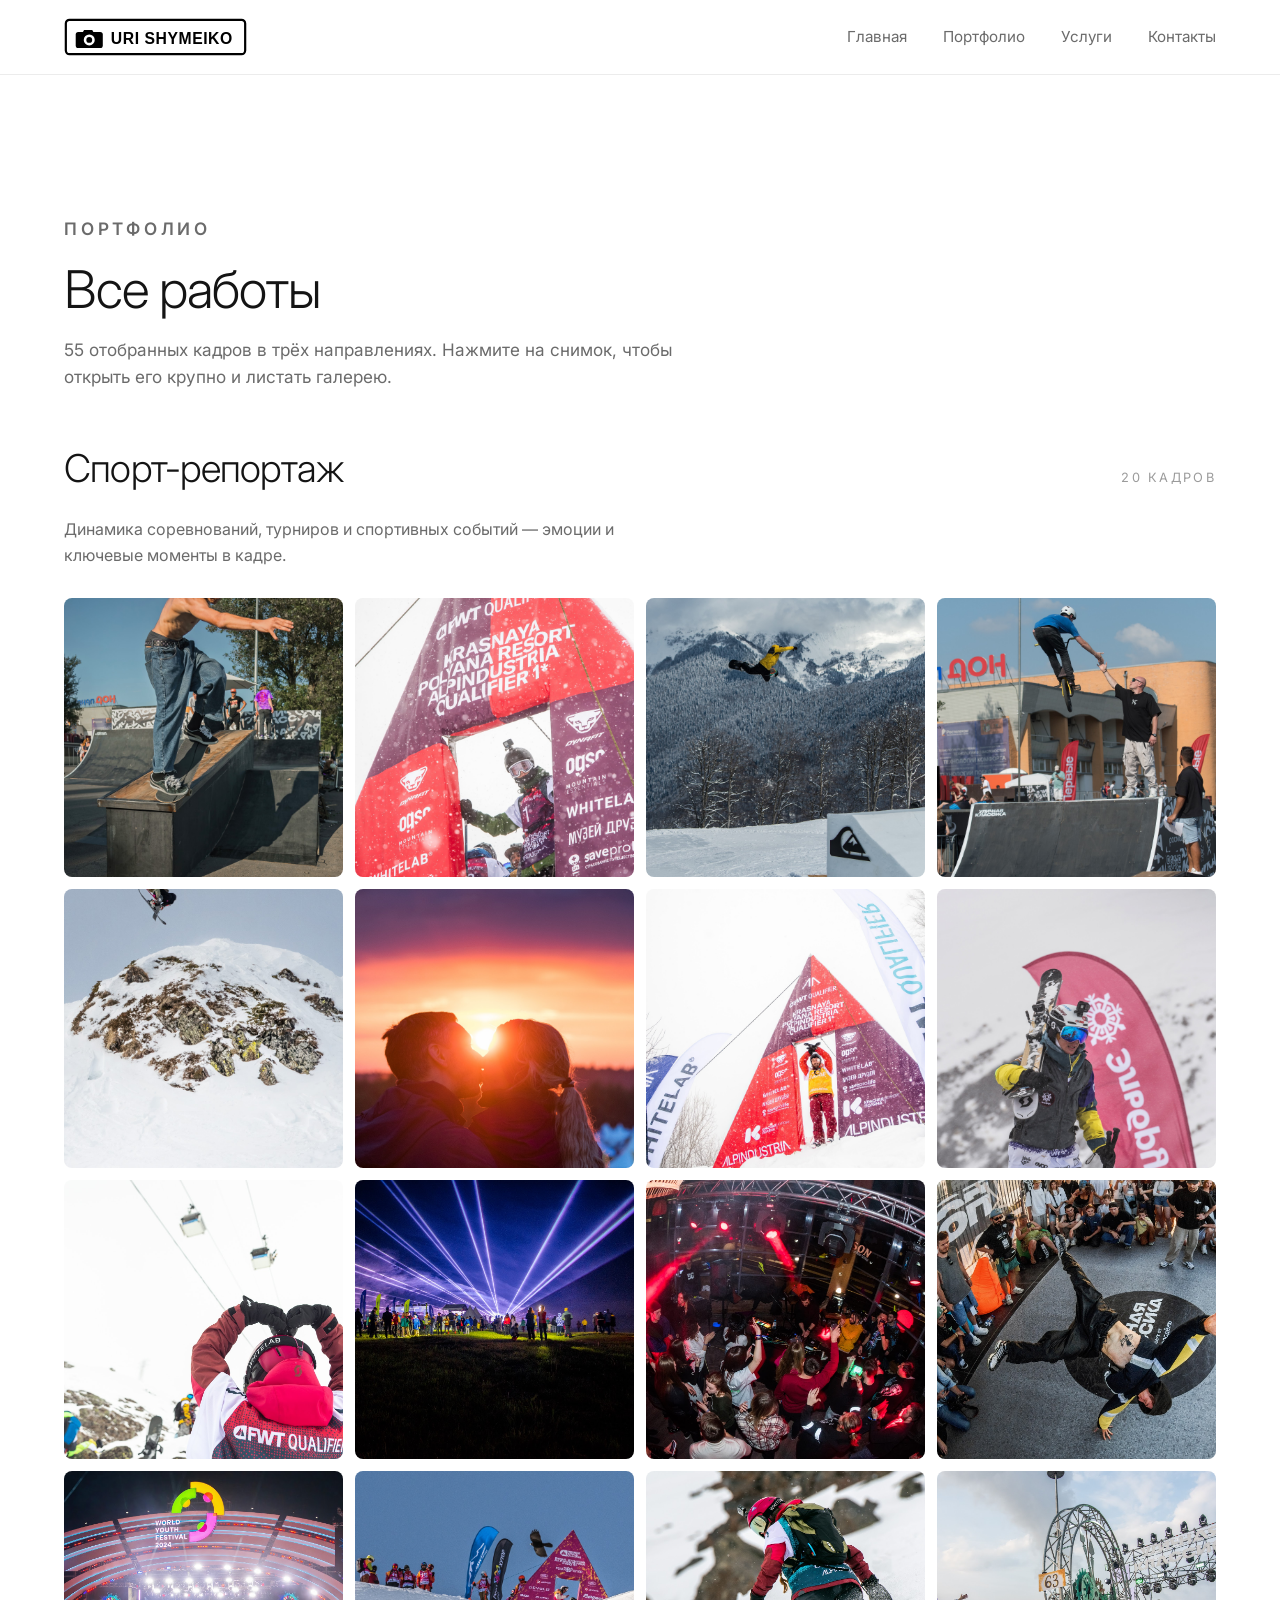
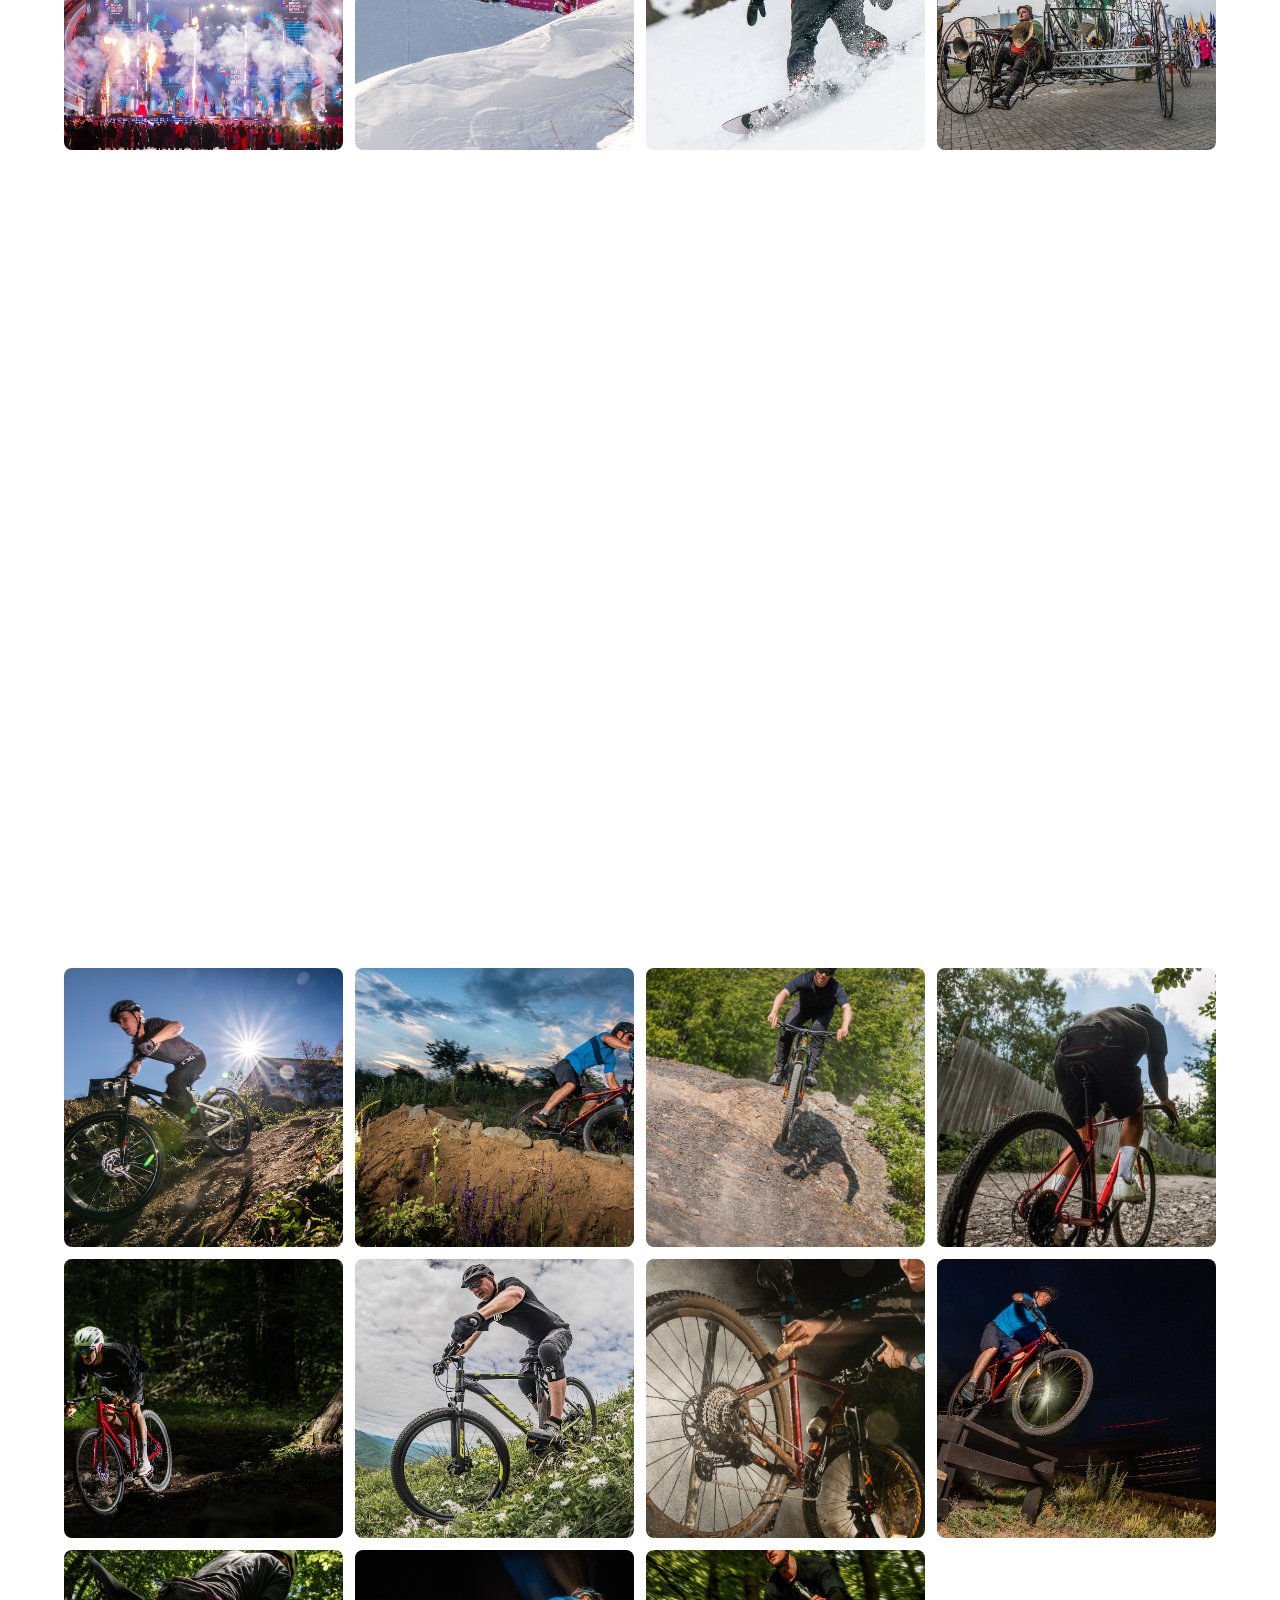
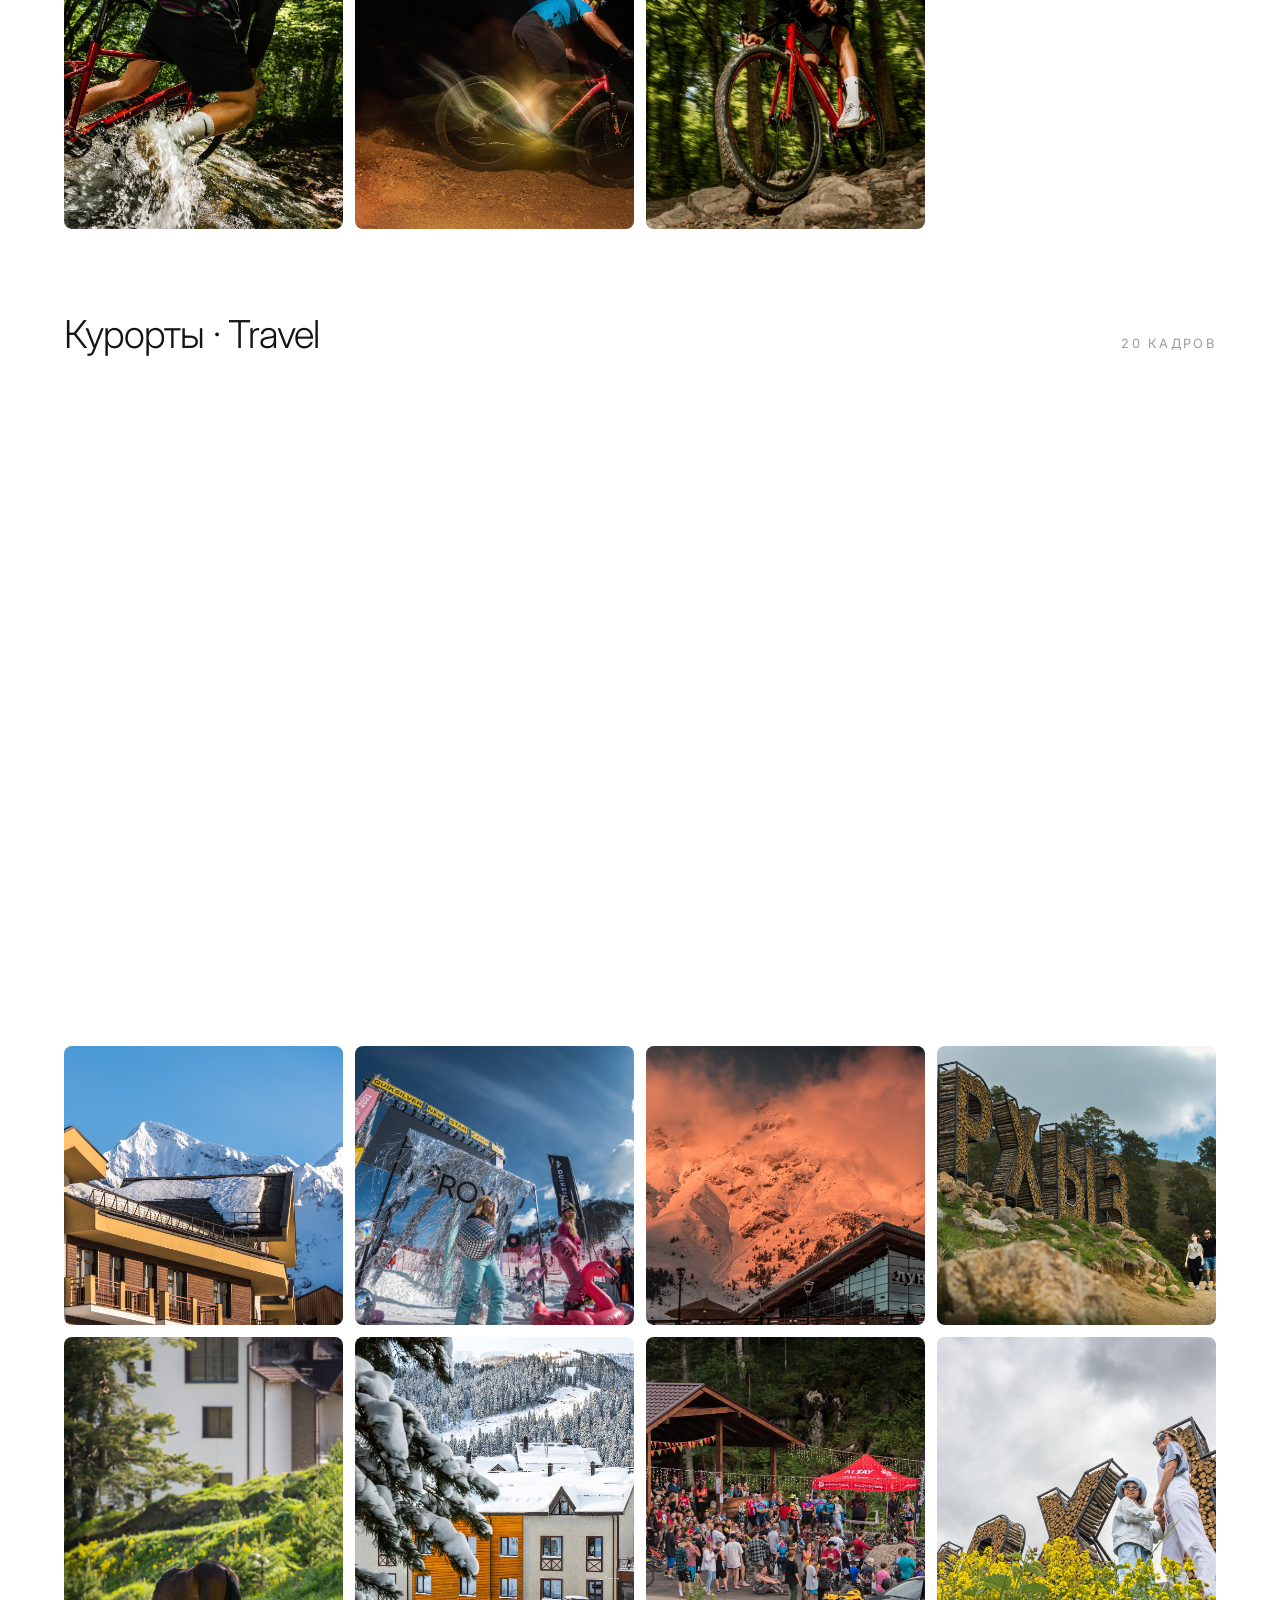
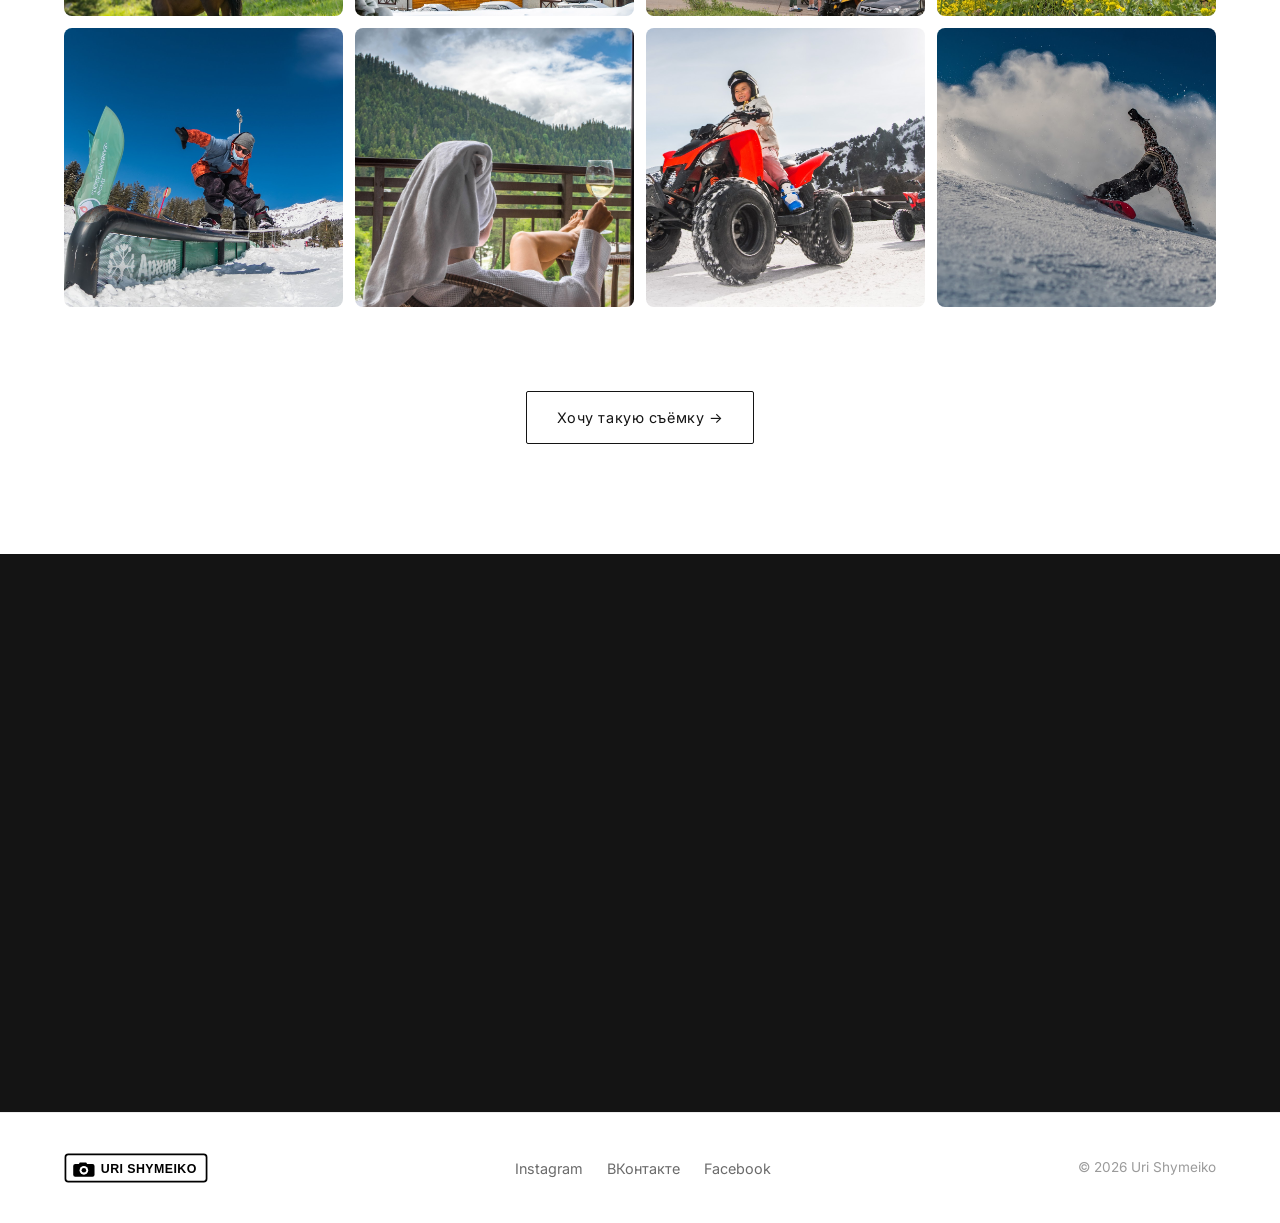
==== portfolio.html @ d75a5f37 "Uri Shymeiko — photographer portfolio site Static site (HTML/CSS/JS): hero, about, portfolio preview" ====
<!doctype html>
<html lang="ru">
<head>
<meta charset="utf-8">
<meta name="viewport" content="width=device-width, initial-scale=1">
<title>Портфолио — Uri Shymeiko | Фотограф</title>
<meta name="description" content="Полное портфолио фотографа Uri Shymeiko: спорт-репортаж, велоспорт и курортная travel-съёмка. Более 50 работ.">
<link rel="preconnect" href="https://fonts.googleapis.com">
<link rel="preconnect" href="https://fonts.gstatic.com" crossorigin>
<link href="https://fonts.googleapis.com/css2?family=Inter:wght@300;400;500;600&display=swap" rel="stylesheet">
<link rel="stylesheet" href="css/style.css">
</head>
<body>
<header class="header">
  <div class="container nav">
    <a class="brand" href="index.html#about" aria-label="Uri Shymeiko"><img src="assets/logo.svg" alt="Uri Shymeiko"></a>
    <button class="burger" aria-label="Меню" aria-expanded="false"><span></span><span></span><span></span></button>
    <ul class="nav-links">
      <li><a href="index.html#hero">Главная</a></li>
      <li><a href="portfolio.html">Портфолио</a></li>
      <li><a href="index.html#services">Услуги</a></li>
      <li><a href="index.html#contacts">Контакты</a></li>
    </ul>
  </div>
</header>
<section class="section" style="padding-top:140px" id="top">
  <div class="container">
    <div class="section-head reveal">
      <p class="eyebrow">Портфолио</p>
      <h2>Все работы</h2>
      <p>55 отобранных кадров в трёх направлениях. Нажмите на снимок, чтобы открыть его крупно и листать галерею.</p>
    </div>
      <div class="cat">
        <div class="cat-head reveal"><h3>Спорт-репортаж</h3><span class="count">20 кадров</span></div>
        <p class="cat-desc reveal">Динамика соревнований, турниров и спортивных событий — эмоции и ключевые моменты в кадре.</p>
        <div class="grid">
          <a class="tile reveal" data-cat="sport" href="img/sport/sport-01.jpg"><img src="img/sport/sport-01.jpg" alt="Спорт-репортаж — кадр 1" loading="lazy"></a>
          <a class="tile reveal" data-cat="sport" href="img/sport/sport-02.jpg"><img src="img/sport/sport-02.jpg" alt="Спорт-репортаж — кадр 2" loading="lazy"></a>
          <a class="tile reveal" data-cat="sport" href="img/sport/sport-03.jpg"><img src="img/sport/sport-03.jpg" alt="Спорт-репортаж — кадр 3" loading="lazy"></a>
          <a class="tile reveal" data-cat="sport" href="img/sport/sport-04.jpg"><img src="img/sport/sport-04.jpg" alt="Спорт-репортаж — кадр 4" loading="lazy"></a>
          <a class="tile reveal" data-cat="sport" href="img/sport/sport-05.jpg"><img src="img/sport/sport-05.jpg" alt="Спорт-репортаж — кадр 5" loading="lazy"></a>
          <a class="tile reveal" data-cat="sport" href="img/sport/sport-06.jpg"><img src="img/sport/sport-06.jpg" alt="Спорт-репортаж — кадр 6" loading="lazy"></a>
          <a class="tile reveal" data-cat="sport" href="img/sport/sport-07.jpg"><img src="img/sport/sport-07.jpg" alt="Спорт-репортаж — кадр 7" loading="lazy"></a>
          <a class="tile reveal" data-cat="sport" href="img/sport/sport-08.jpg"><img src="img/sport/sport-08.jpg" alt="Спорт-репортаж — кадр 8" loading="lazy"></a>
          <a class="tile reveal" data-cat="sport" href="img/sport/sport-09.jpg"><img src="img/sport/sport-09.jpg" alt="Спорт-репортаж — кадр 9" loading="lazy"></a>
          <a class="tile reveal" data-cat="sport" href="img/sport/sport-10.jpg"><img src="img/sport/sport-10.jpg" alt="Спорт-репортаж — кадр 10" loading="lazy"></a>
          <a class="tile reveal" data-cat="sport" href="img/sport/sport-11.jpg"><img src="img/sport/sport-11.jpg" alt="Спорт-репортаж — кадр 11" loading="lazy"></a>
          <a class="tile reveal" data-cat="sport" href="img/sport/sport-12.jpg"><img src="img/sport/sport-12.jpg" alt="Спорт-репортаж — кадр 12" loading="lazy"></a>
          <a class="tile reveal" data-cat="sport" href="img/sport/sport-13.jpg"><img src="img/sport/sport-13.jpg" alt="Спорт-репортаж — кадр 13" loading="lazy"></a>
          <a class="tile reveal" data-cat="sport" href="img/sport/sport-14.jpg"><img src="img/sport/sport-14.jpg" alt="Спорт-репортаж — кадр 14" loading="lazy"></a>
          <a class="tile reveal" data-cat="sport" href="img/sport/sport-15.jpg"><img src="img/sport/sport-15.jpg" alt="Спорт-репортаж — кадр 15" loading="lazy"></a>
          <a class="tile reveal" data-cat="sport" href="img/sport/sport-16.jpg"><img src="img/sport/sport-16.jpg" alt="Спорт-репортаж — кадр 16" loading="lazy"></a>
          <a class="tile reveal" data-cat="sport" href="img/sport/sport-17.jpg"><img src="img/sport/sport-17.jpg" alt="Спорт-репортаж — кадр 17" loading="lazy"></a>
          <a class="tile reveal" data-cat="sport" href="img/sport/sport-18.jpg"><img src="img/sport/sport-18.jpg" alt="Спорт-репортаж — кадр 18" loading="lazy"></a>
          <a class="tile reveal" data-cat="sport" href="img/sport/sport-19.jpg"><img src="img/sport/sport-19.jpg" alt="Спорт-репортаж — кадр 19" loading="lazy"></a>
          <a class="tile reveal" data-cat="sport" href="img/sport/sport-20.jpg"><img src="img/sport/sport-20.jpg" alt="Спорт-репортаж — кадр 20" loading="lazy"></a>
        </div>
      </div>
      <div class="cat">
        <div class="cat-head reveal"><h3>Bike</h3><span class="count">15 кадров</span></div>
        <p class="cat-desc reveal">Велоспорт, MTB-приключения и гравийные гонки — свобода на двух колёсах в горах и на побережье.</p>
        <div class="grid">
          <a class="tile reveal" data-cat="bike" href="img/bike/bike-01.jpg"><img src="img/bike/bike-01.jpg" alt="Bike — кадр 1" loading="lazy"></a>
          <a class="tile reveal" data-cat="bike" href="img/bike/bike-02.jpg"><img src="img/bike/bike-02.jpg" alt="Bike — кадр 2" loading="lazy"></a>
          <a class="tile reveal" data-cat="bike" href="img/bike/bike-03.jpg"><img src="img/bike/bike-03.jpg" alt="Bike — кадр 3" loading="lazy"></a>
          <a class="tile reveal" data-cat="bike" href="img/bike/bike-04.jpg"><img src="img/bike/bike-04.jpg" alt="Bike — кадр 4" loading="lazy"></a>
          <a class="tile reveal" data-cat="bike" href="img/bike/bike-05.jpg"><img src="img/bike/bike-05.jpg" alt="Bike — кадр 5" loading="lazy"></a>
          <a class="tile reveal" data-cat="bike" href="img/bike/bike-06.jpg"><img src="img/bike/bike-06.jpg" alt="Bike — кадр 6" loading="lazy"></a>
          <a class="tile reveal" data-cat="bike" href="img/bike/bike-07.jpg"><img src="img/bike/bike-07.jpg" alt="Bike — кадр 7" loading="lazy"></a>
          <a class="tile reveal" data-cat="bike" href="img/bike/bike-08.jpg"><img src="img/bike/bike-08.jpg" alt="Bike — кадр 8" loading="lazy"></a>
          <a class="tile reveal" data-cat="bike" href="img/bike/bike-09.jpg"><img src="img/bike/bike-09.jpg" alt="Bike — кадр 9" loading="lazy"></a>
          <a class="tile reveal" data-cat="bike" href="img/bike/bike-10.jpg"><img src="img/bike/bike-10.jpg" alt="Bike — кадр 10" loading="lazy"></a>
          <a class="tile reveal" data-cat="bike" href="img/bike/bike-11.jpg"><img src="img/bike/bike-11.jpg" alt="Bike — кадр 11" loading="lazy"></a>
          <a class="tile reveal" data-cat="bike" href="img/bike/bike-12.jpg"><img src="img/bike/bike-12.jpg" alt="Bike — кадр 12" loading="lazy"></a>
          <a class="tile reveal" data-cat="bike" href="img/bike/bike-13.jpg"><img src="img/bike/bike-13.jpg" alt="Bike — кадр 13" loading="lazy"></a>
          <a class="tile reveal" data-cat="bike" href="img/bike/bike-14.jpg"><img src="img/bike/bike-14.jpg" alt="Bike — кадр 14" loading="lazy"></a>
          <a class="tile reveal" data-cat="bike" href="img/bike/bike-15.jpg"><img src="img/bike/bike-15.jpg" alt="Bike — кадр 15" loading="lazy"></a>
        </div>
      </div>
      <div class="cat">
        <div class="cat-head reveal"><h3>Курорты · Travel</h3><span class="count">20 кадров</span></div>
        <p class="cat-desc reveal">Курортный отдых, отели, пляжи и горнолыжные склоны — атмосфера зимы и лета 2019–2026.</p>
        <div class="grid">
          <a class="tile reveal" data-cat="resort" href="img/resort/resort-01.jpg"><img src="img/resort/resort-01.jpg" alt="Курорты · Travel — кадр 1" loading="lazy"></a>
          <a class="tile reveal" data-cat="resort" href="img/resort/resort-02.jpg"><img src="img/resort/resort-02.jpg" alt="Курорты · Travel — кадр 2" loading="lazy"></a>
          <a class="tile reveal" data-cat="resort" href="img/resort/resort-03.jpg"><img src="img/resort/resort-03.jpg" alt="Курорты · Travel — кадр 3" loading="lazy"></a>
          <a class="tile reveal" data-cat="resort" href="img/resort/resort-04.jpg"><img src="img/resort/resort-04.jpg" alt="Курорты · Travel — кадр 4" loading="lazy"></a>
          <a class="tile reveal" data-cat="resort" href="img/resort/resort-05.jpg"><img src="img/resort/resort-05.jpg" alt="Курорты · Travel — кадр 5" loading="lazy"></a>
          <a class="tile reveal" data-cat="resort" href="img/resort/resort-06.jpg"><img src="img/resort/resort-06.jpg" alt="Курорты · Travel — кадр 6" loading="lazy"></a>
          <a class="tile reveal" data-cat="resort" href="img/resort/resort-07.jpg"><img src="img/resort/resort-07.jpg" alt="Курорты · Travel — кадр 7" loading="lazy"></a>
          <a class="tile reveal" data-cat="resort" href="img/resort/resort-08.jpg"><img src="img/resort/resort-08.jpg" alt="Курорты · Travel — кадр 8" loading="lazy"></a>
          <a class="tile reveal" data-cat="resort" href="img/resort/resort-09.jpg"><img src="img/resort/resort-09.jpg" alt="Курорты · Travel — кадр 9" loading="lazy"></a>
          <a class="tile reveal" data-cat="resort" href="img/resort/resort-10.jpg"><img src="img/resort/resort-10.jpg" alt="Курорты · Travel — кадр 10" loading="lazy"></a>
          <a class="tile reveal" data-cat="resort" href="img/resort/resort-11.jpg"><img src="img/resort/resort-11.jpg" alt="Курорты · Travel — кадр 11" loading="lazy"></a>
          <a class="tile reveal" data-cat="resort" href="img/resort/resort-12.jpg"><img src="img/resort/resort-12.jpg" alt="Курорты · Travel — кадр 12" loading="lazy"></a>
          <a class="tile reveal" data-cat="resort" href="img/resort/resort-13.jpg"><img src="img/resort/resort-13.jpg" alt="Курорты · Travel — кадр 13" loading="lazy"></a>
          <a class="tile reveal" data-cat="resort" href="img/resort/resort-14.jpg"><img src="img/resort/resort-14.jpg" alt="Курорты · Travel — кадр 14" loading="lazy"></a>
          <a class="tile reveal" data-cat="resort" href="img/resort/resort-15.jpg"><img src="img/resort/resort-15.jpg" alt="Курорты · Travel — кадр 15" loading="lazy"></a>
          <a class="tile reveal" data-cat="resort" href="img/resort/resort-16.jpg"><img src="img/resort/resort-16.jpg" alt="Курорты · Travel — кадр 16" loading="lazy"></a>
          <a class="tile reveal" data-cat="resort" href="img/resort/resort-17.jpg"><img src="img/resort/resort-17.jpg" alt="Курорты · Travel — кадр 17" loading="lazy"></a>
          <a class="tile reveal" data-cat="resort" href="img/resort/resort-18.jpg"><img src="img/resort/resort-18.jpg" alt="Курорты · Travel — кадр 18" loading="lazy"></a>
          <a class="tile reveal" data-cat="resort" href="img/resort/resort-19.jpg"><img src="img/resort/resort-19.jpg" alt="Курорты · Travel — кадр 19" loading="lazy"></a>
          <a class="tile reveal" data-cat="resort" href="img/resort/resort-20.jpg"><img src="img/resort/resort-20.jpg" alt="Курорты · Travel — кадр 20" loading="lazy"></a>
        </div>
      </div>
    <div class="portfolio-cta reveal"><a href="index.html#contacts" class="btn btn--dark">Хочу такую съёмку →</a></div>
  </div>
</section>

<section class="section cta">
  <div class="container">
    <h2 class="reveal">Снимаю так, чтобы это хотелось пересматривать</h2>
    <p class="reveal">Многолетний опыт работы фотографом, готовность снимать в любых условиях — от снежных склонов до морского побережья. Если вам нужны живые, динамичные кадры, которые передают эмоцию и рассказывают историю, — создадим их вместе.</p>
    <div class="reveal"><a href="index.html#contacts" class="btn btn--solid">Обсудить съёмку</a></div>
  </div>
</section>
<footer class="footer">
  <div class="container">
    <img src="assets/logo.svg" alt="Uri Shymeiko">
    <div class="f-links">
      <a href="https://www.instagram.com/urishymeiko/" target="_blank" rel="noopener">Instagram</a>
      <a href="https://vk.com/shymeikophoto" target="_blank" rel="noopener">ВКонтакте</a>
      <a href="https://www.facebook.com/yuri.shymeiko" target="_blank" rel="noopener">Facebook</a>
    </div>
    <div class="copy">© <span id="year"></span> Uri Shymeiko</div>
  </div>
</footer>
<div class="lb" id="lightbox" role="dialog" aria-modal="true" aria-label="Просмотр фото">
  <button class="lb-btn lb-close" aria-label="Закрыть">&times;</button>
  <button class="lb-btn lb-prev" aria-label="Предыдущее">&#8249;</button>
  <img src="" alt="">
  <button class="lb-btn lb-next" aria-label="Следующее">&#8250;</button>
  <div class="lb-count"></div>
</div>
<script src="js/main.js"></script>
</body>
</html>
---- css/style.css ----
/* Uri Shymeiko — Photographer. Standalone site (no builder). */
:root{
  --bg:#ffffff;
  --bg-alt:#fafafa;
  --ink:#141414;
  --muted:#6b6b6b;
  --faint:#9b9b9b;
  --line:#ececec;
  --max:1200px;
  --ease:cubic-bezier(.22,.61,.36,1);
}
*{box-sizing:border-box;margin:0;padding:0;-webkit-tap-highlight-color:transparent}
html{scroll-behavior:smooth}
body{
  font-family:"Inter",-apple-system,BlinkMacSystemFont,"Segoe UI",Roboto,Helvetica,Arial,sans-serif;
  color:var(--ink);background:var(--bg);line-height:1.6;
  -webkit-font-smoothing:antialiased;text-rendering:optimizeLegibility;
}
img{display:block;max-width:100%}
a{color:inherit;text-decoration:none}
.container{max-width:var(--max);margin:0 auto;padding:0 24px}
.eyebrow{font-size:.75rem;font-weight:600;letter-spacing:.22em;text-transform:uppercase;color:var(--faint);margin-bottom:18px}
h1,h2,h3{font-weight:300;letter-spacing:-.02em;line-height:1.1}
.section{padding:110px 0}
.section--alt{background:var(--bg-alt)}
.section-head{max-width:640px;margin-bottom:56px}
.section-head h2{font-size:clamp(2rem,5vw,3.25rem);margin-bottom:18px}
.section-head p{color:var(--muted);font-size:1.075rem}

/* ---------- Header ---------- */
.header{position:sticky;top:0;z-index:100;background:rgba(255,255,255,.82);
  backdrop-filter:blur(12px);-webkit-backdrop-filter:blur(12px);border-bottom:1px solid var(--line);
  transition:box-shadow .3s var(--ease)}
.header.scrolled{box-shadow:0 4px 24px rgba(0,0,0,.05)}
.nav{display:flex;align-items:center;justify-content:space-between;height:74px}
.brand img{height:38px;width:auto;transition:opacity .3s var(--ease)}
.brand:hover img{opacity:.6}
.nav-links{display:flex;gap:36px;list-style:none}
.nav-links a{font-size:.95rem;color:var(--muted);position:relative;transition:color .2s}
.nav-links a:hover{color:var(--ink)}
.nav-links a::after{content:"";position:absolute;left:0;bottom:-6px;width:0;height:1px;background:var(--ink);transition:width .3s var(--ease)}
.nav-links a:hover::after{width:100%}
.burger{display:none;flex-direction:column;gap:5px;background:none;border:0;cursor:pointer;padding:8px}
.burger span{width:24px;height:2px;background:var(--ink);transition:.3s var(--ease)}
.burger.open span:nth-child(1){transform:translateY(7px) rotate(45deg)}
.burger.open span:nth-child(2){opacity:0}
.burger.open span:nth-child(3){transform:translateY(-7px) rotate(-45deg)}

/* ---------- Hero ---------- */
.hero{position:relative;min-height:100vh;display:flex;align-items:center;justify-content:center;text-align:center;overflow:hidden}
.hero-bg{position:absolute;inset:0;background:url("../assets/hero.jpg") center/cover no-repeat;transform:scale(1.05)}
.hero-overlay{position:absolute;inset:0;background:linear-gradient(to bottom,rgba(0,0,0,.45),rgba(0,0,0,.25),rgba(0,0,0,.6))}
.hero-inner{position:relative;z-index:2;color:#fff;padding:0 24px;max-width:900px}
.hero h1{font-size:clamp(3rem,11vw,8rem);color:#fff;margin-bottom:20px;line-height:.95}
.hero-sub{font-size:clamp(1rem,2.4vw,1.4rem);font-weight:300;letter-spacing:.04em;color:rgba(255,255,255,.92);margin-bottom:40px}
.hero-actions{display:flex;gap:16px;justify-content:center;flex-wrap:wrap}
.scroll-cue{position:absolute;bottom:28px;left:50%;transform:translateX(-50%);z-index:2;color:rgba(255,255,255,.8);font-size:.7rem;letter-spacing:.25em;text-transform:uppercase;animation:bob 2.4s ease-in-out infinite}
@keyframes bob{0%,100%{transform:translateX(-50%) translateY(0)}50%{transform:translateX(-50%) translateY(8px)}}

/* ---------- Buttons ---------- */
.btn{display:inline-block;padding:14px 30px;font-size:.9rem;letter-spacing:.04em;border:1px solid currentColor;border-radius:2px;cursor:pointer;transition:.3s var(--ease);background:none}
.btn--solid{background:#fff;color:#141414;border-color:#fff}
.btn--solid:hover{background:transparent;color:#fff}
.btn--ghost{color:#fff}
.btn--ghost:hover{background:#fff;color:#141414}
.btn--dark{color:#141414}
.btn--dark:hover{background:#141414;color:#fff}

/* ---------- About ---------- */
.about-grid{display:grid;grid-template-columns:1fr 1fr;gap:72px;align-items:center}
.about-photo{border-radius:16px;overflow:hidden;aspect-ratio:4/5}
.about-photo img{width:100%;height:100%;object-fit:cover}
.about-text p{color:var(--muted);font-size:1.075rem;margin-bottom:18px}
.about-text h2{font-size:clamp(2rem,4.5vw,3rem);margin-bottom:26px;color:var(--ink)}

/* ---------- Portfolio ---------- */
.cat{margin-bottom:84px}
.cat:last-child{margin-bottom:0}
.cat-head{display:flex;align-items:baseline;justify-content:space-between;gap:20px;margin-bottom:28px;flex-wrap:wrap}
.cat-head h3{font-size:clamp(1.6rem,3.5vw,2.4rem);color:var(--ink)}
.cat-head .count{font-size:.8rem;letter-spacing:.18em;text-transform:uppercase;color:var(--faint)}
.cat-desc{color:var(--muted);max-width:560px;margin-bottom:30px}
.grid{display:grid;grid-template-columns:repeat(4,1fr);gap:12px}
.tile{position:relative;overflow:hidden;border-radius:8px;aspect-ratio:1;cursor:pointer;background:var(--bg-alt);
  -webkit-user-select:none;user-select:none}
.tile img{width:100%;height:100%;object-fit:cover;transition:transform .6s var(--ease),filter .4s;
  -webkit-user-drag:none;user-select:none;pointer-events:none}
.tile::after{content:"";position:absolute;inset:0;background:rgba(0,0,0,0);transition:background .3s}
.tile:hover img{transform:scale(1.07)}
.tile:hover::after{background:rgba(0,0,0,.12)}

/* ---------- Services ---------- */
.cards{display:grid;grid-template-columns:repeat(4,1fr);gap:20px}
.card{border:1px solid var(--line);border-radius:12px;padding:34px 26px;transition:.3s var(--ease);background:var(--bg)}
.card:hover{transform:translateY(-6px);box-shadow:0 16px 40px rgba(0,0,0,.06)}
.card h3{font-size:1.2rem;font-weight:500;margin-bottom:14px;color:var(--ink)}
.card p{color:var(--muted);font-size:.95rem;margin-bottom:18px}
.card .price{font-size:.78rem;letter-spacing:.12em;text-transform:uppercase;color:var(--faint);border-top:1px solid var(--line);padding-top:14px}

/* ---------- Contact ---------- */
.contact{text-align:center}
.contact h2{font-size:clamp(2.2rem,6vw,4rem);margin-bottom:22px;color:var(--ink)}
.contact p{color:var(--muted);font-size:1.1rem;margin-bottom:36px}
.socials{display:flex;gap:16px;justify-content:center;flex-wrap:wrap}

/* ---------- Footer ---------- */
.footer{border-top:1px solid var(--line);padding:40px 0}
.footer .container{display:flex;align-items:center;justify-content:space-between;gap:20px;flex-wrap:wrap}
.footer img{height:30px}
.footer .f-links{display:flex;gap:24px}
.footer .f-links a{color:var(--muted);font-size:.9rem;transition:color .2s}
.footer .f-links a:hover{color:var(--ink)}
.footer .copy{color:var(--faint);font-size:.85rem}

/* ---------- Lightbox ---------- */
.lb{position:fixed;inset:0;z-index:200;background:rgba(10,10,10,.94);display:none;align-items:center;justify-content:center;opacity:0;transition:opacity .3s;
  -webkit-user-select:none;user-select:none}
.lb img{-webkit-user-drag:none}
.lb ::selection{background:transparent}
.lb.open{display:flex;opacity:1}
.lb img{max-width:92vw;max-height:86vh;object-fit:contain;border-radius:4px;box-shadow:0 20px 60px rgba(0,0,0,.5)}
.lb-btn{position:absolute;background:none;border:0;color:rgba(255,255,255,.85);cursor:pointer;font-size:2.4rem;line-height:1;padding:14px;transition:color .2s}
.lb-btn:hover{color:#fff}
.lb-close{top:14px;right:22px;font-size:2.6rem}
.lb-prev{left:14px;top:50%;transform:translateY(-50%)}
.lb-next{right:14px;top:50%;transform:translateY(-50%)}
.lb-count{position:absolute;bottom:22px;left:50%;transform:translateX(-50%);color:rgba(255,255,255,.7);font-size:.85rem;letter-spacing:.1em}

/* ---------- Reveal animation ---------- */
.reveal{opacity:0;transform:translateY(24px);transition:opacity .7s var(--ease),transform .7s var(--ease)}
.reveal.in{opacity:1;transform:none}

/* ---------- Featured alternating blocks (home preview) ---------- */
.feature{display:grid;grid-template-columns:1fr 1fr;gap:clamp(36px,5vw,72px);align-items:center;margin-bottom:clamp(64px,9vw,110px)}
.feature:last-of-type{margin-bottom:0}
.feature--reverse .feature-media{order:2}
.feature--reverse .feature-text{order:1}
.feature-text .count{font-size:.78rem;letter-spacing:.2em;text-transform:uppercase;color:var(--faint);display:block;margin-bottom:14px}
.feature-text h3{font-size:clamp(1.8rem,3.6vw,2.6rem);color:var(--ink);margin-bottom:18px}
.feature-text p{color:var(--muted);font-size:1.075rem;margin-bottom:26px}
.feature-link{font-size:.95rem;letter-spacing:.02em;border-bottom:1px solid var(--ink);padding-bottom:3px;transition:opacity .25s}
.feature-link:hover{opacity:.55}
.tile.featured{aspect-ratio:4/3;border-radius:14px;margin:0}
.tile.featured img{transition:transform .8s var(--ease)}

/* ---------- View-all / portfolio link ---------- */
.cat-more{margin-top:34px;text-align:center}
.portfolio-cta{text-align:center;margin-top:60px}

/* ---------- CTA band ---------- */
.cta{background:var(--ink);color:#fff;text-align:center}
.cta .container{max-width:760px}
.cta .eyebrow{color:rgba(255,255,255,.5)}
.cta h2{font-size:clamp(2rem,5vw,3.25rem);color:#fff;margin-bottom:22px}
.cta p{color:rgba(255,255,255,.8);font-size:1.1rem;margin-bottom:36px}
.cta .btn--solid{border-color:#fff}

/* ---------- Responsive ---------- */
@media(max-width:900px){
  .grid{grid-template-columns:repeat(3,1fr)}
  .cards{grid-template-columns:repeat(2,1fr)}
  .about-grid{grid-template-columns:1fr;gap:40px}
  .about-photo{max-width:420px}
  .feature{grid-template-columns:1fr;gap:28px}
  .feature--reverse .feature-media,.feature--reverse .feature-text{order:initial}
  .tile.featured{aspect-ratio:16/10}
}
@media(max-width:640px){
  .section{padding:72px 0}
  .nav-links{position:fixed;inset:74px 0 auto 0;background:#fff;flex-direction:column;gap:0;
    border-bottom:1px solid var(--line);padding:8px 0;transform:translateY(-130%);transition:transform .35s var(--ease);box-shadow:0 12px 30px rgba(0,0,0,.06)}
  .nav-links.open{transform:none}
  .nav-links li{width:100%}
  .nav-links a{display:block;padding:14px 24px}
  .nav-links a::after{display:none}
  .burger{display:flex}
  .grid{grid-template-columns:repeat(2,1fr);gap:8px}
  .cards{grid-template-columns:1fr}
  .footer .container{flex-direction:column;text-align:center}
}
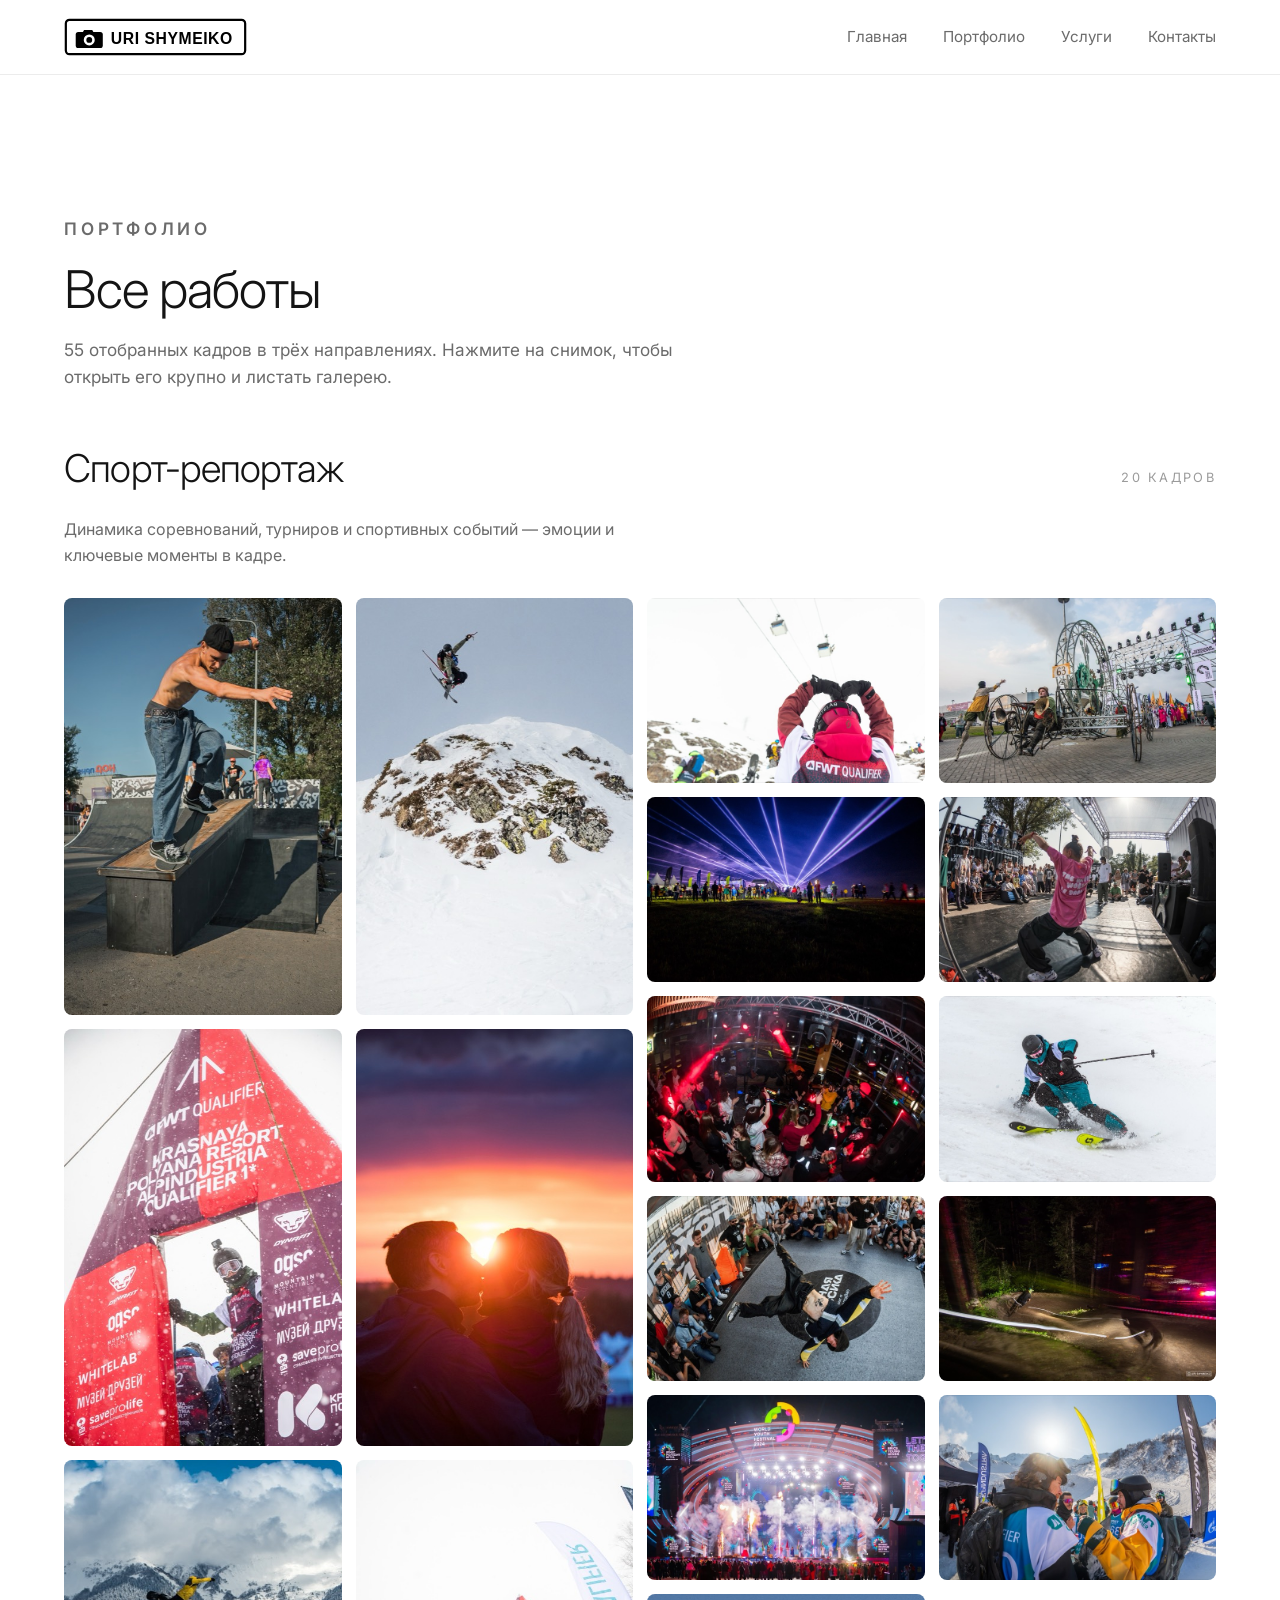
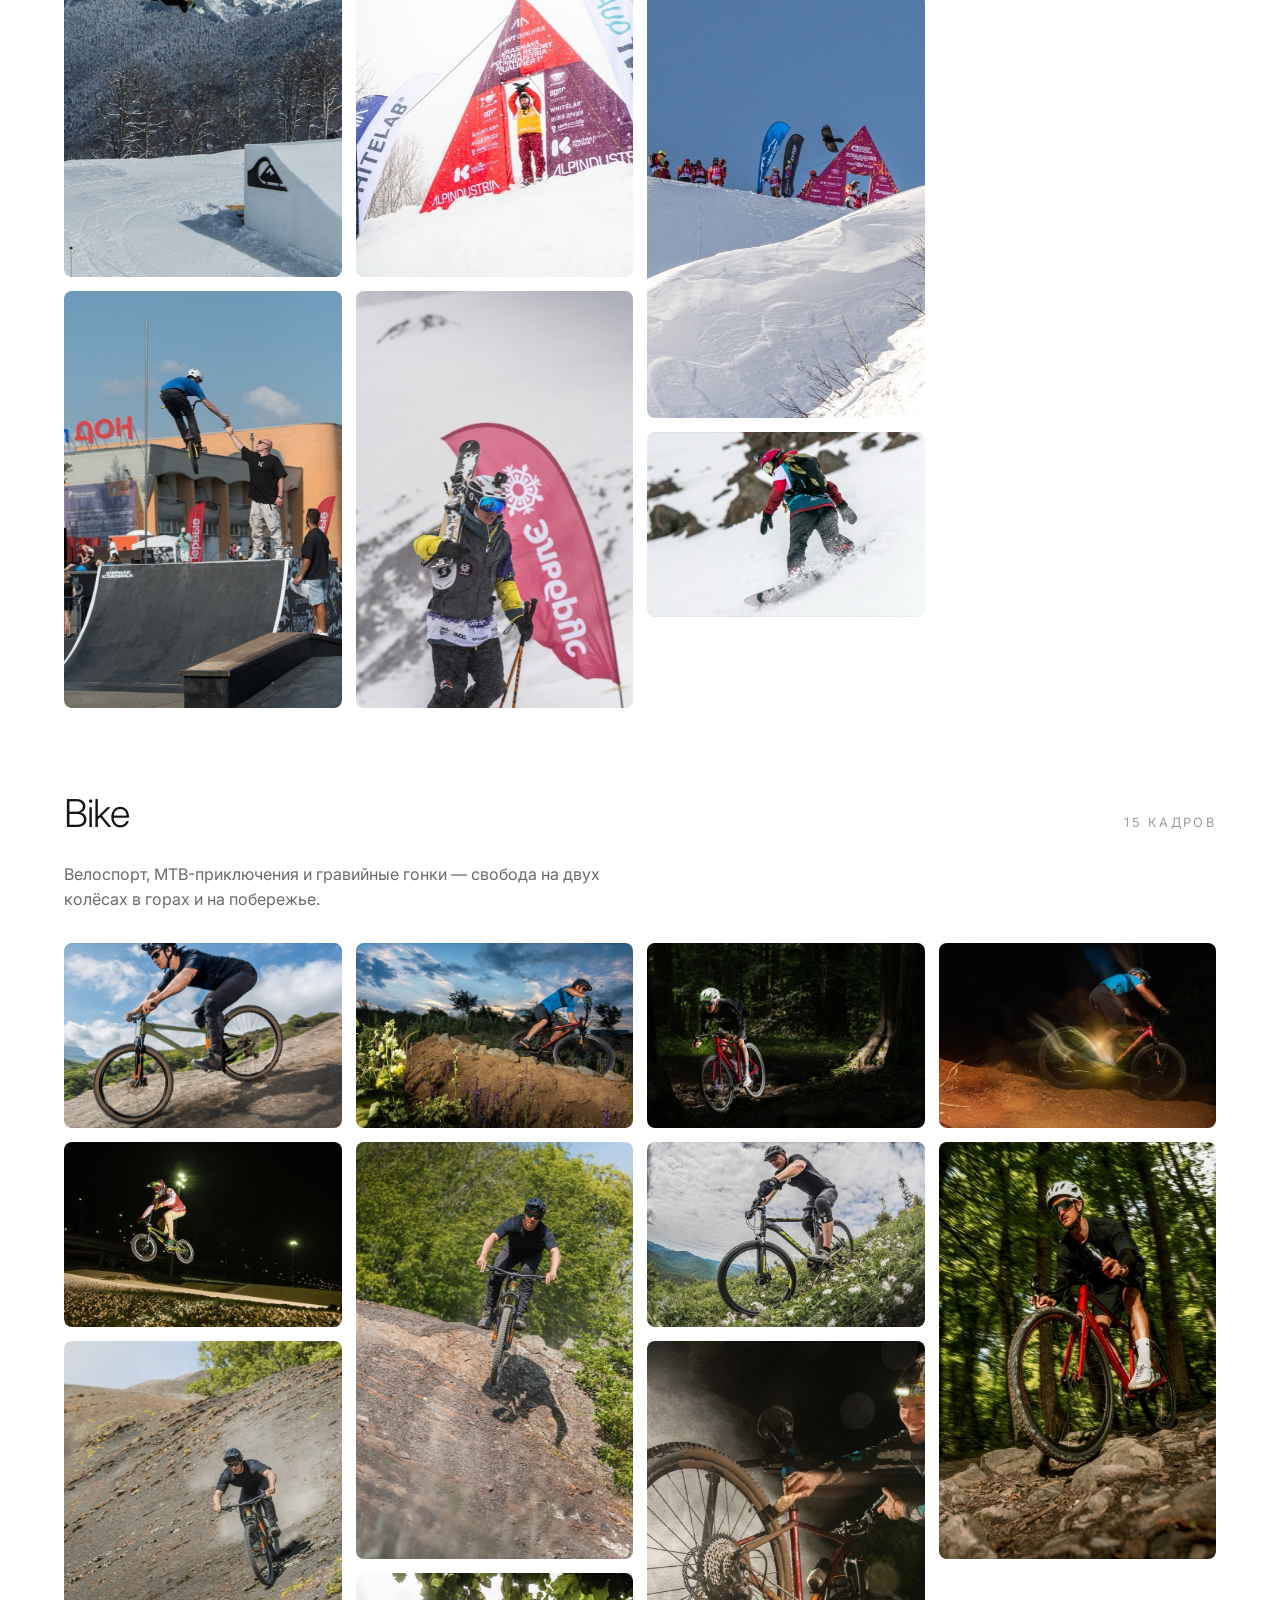
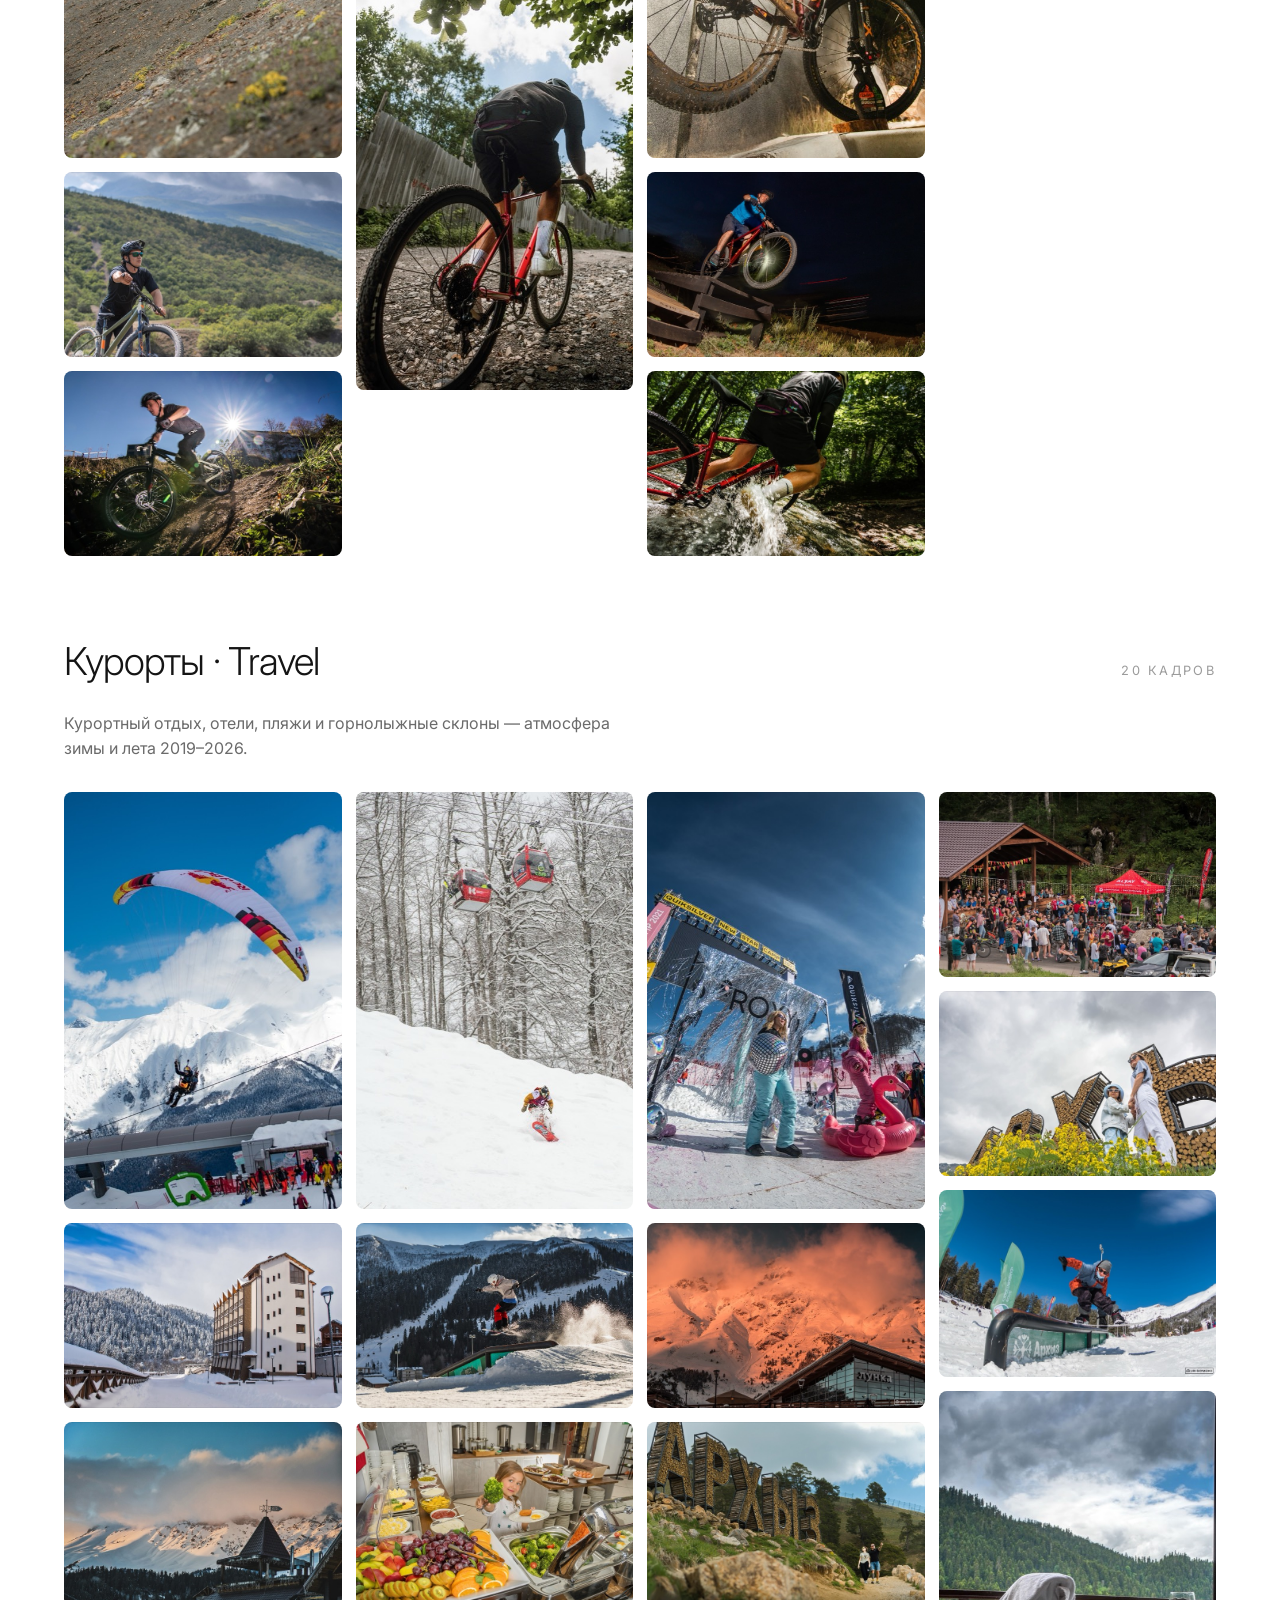
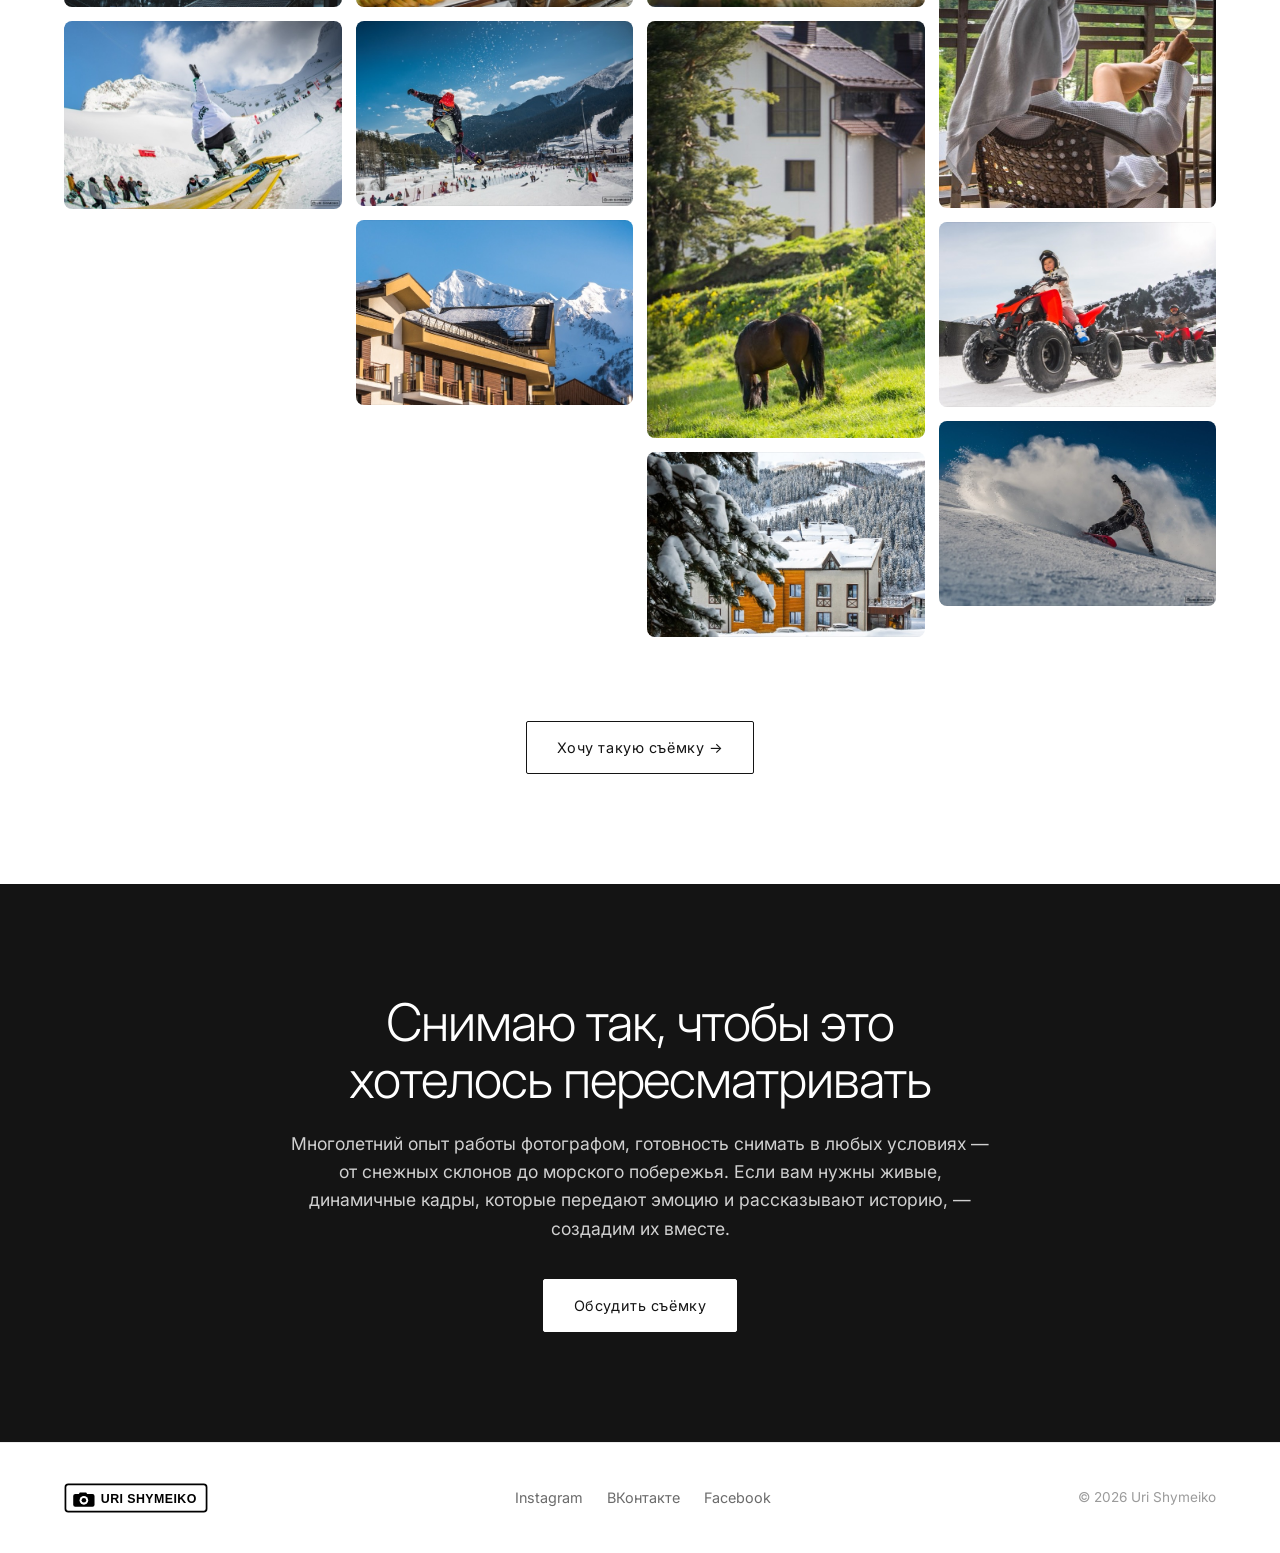
==== commit 20922992: "Visual & perf upgrades: masonry gallery, bigger featured, hero Ken Burns, accent, stats, thumbnails," ====
--- a/portfolio.html
+++ b/portfolio.html
@@ -9,6 +9,13 @@
 <link rel="preconnect" href="https://fonts.gstatic.com" crossorigin>
 <link href="https://fonts.googleapis.com/css2?family=Inter:wght@300;400;500;600&display=swap" rel="stylesheet">
 <link rel="stylesheet" href="css/style.css">
+<link rel="icon" type="image/svg+xml" href="assets/favicon.svg">
+<meta property="og:type" content="website">
+<meta property="og:title" content="Портфолио — Uri Shymeiko | Фотограф">
+<meta property="og:description" content="Полное портфолио фотографа Uri Shymeiko: спорт-репортаж, велоспорт и travel. Более 50 работ.">
+<meta property="og:url" content="https://mountainexistence.github.io/uri-shymeiko/portfolio.html">
+<meta property="og:image" content="https://mountainexistence.github.io/uri-shymeiko/img/sport/sport-15.jpg">
+<meta name="twitter:card" content="summary_large_image">
 </head>
 <body>
 <header class="header">
@@ -34,73 +41,73 @@
         <div class="cat-head reveal"><h3>Спорт-репортаж</h3><span class="count">20 кадров</span></div>
         <p class="cat-desc reveal">Динамика соревнований, турниров и спортивных событий — эмоции и ключевые моменты в кадре.</p>
         <div class="grid">
-          <a class="tile reveal" data-cat="sport" href="img/sport/sport-01.jpg"><img src="img/sport/sport-01.jpg" alt="Спорт-репортаж — кадр 1" loading="lazy"></a>
-          <a class="tile reveal" data-cat="sport" href="img/sport/sport-02.jpg"><img src="img/sport/sport-02.jpg" alt="Спорт-репортаж — кадр 2" loading="lazy"></a>
-          <a class="tile reveal" data-cat="sport" href="img/sport/sport-03.jpg"><img src="img/sport/sport-03.jpg" alt="Спорт-репортаж — кадр 3" loading="lazy"></a>
-          <a class="tile reveal" data-cat="sport" href="img/sport/sport-04.jpg"><img src="img/sport/sport-04.jpg" alt="Спорт-репортаж — кадр 4" loading="lazy"></a>
-          <a class="tile reveal" data-cat="sport" href="img/sport/sport-05.jpg"><img src="img/sport/sport-05.jpg" alt="Спорт-репортаж — кадр 5" loading="lazy"></a>
-          <a class="tile reveal" data-cat="sport" href="img/sport/sport-06.jpg"><img src="img/sport/sport-06.jpg" alt="Спорт-репортаж — кадр 6" loading="lazy"></a>
-          <a class="tile reveal" data-cat="sport" href="img/sport/sport-07.jpg"><img src="img/sport/sport-07.jpg" alt="Спорт-репортаж — кадр 7" loading="lazy"></a>
-          <a class="tile reveal" data-cat="sport" href="img/sport/sport-08.jpg"><img src="img/sport/sport-08.jpg" alt="Спорт-репортаж — кадр 8" loading="lazy"></a>
-          <a class="tile reveal" data-cat="sport" href="img/sport/sport-09.jpg"><img src="img/sport/sport-09.jpg" alt="Спорт-репортаж — кадр 9" loading="lazy"></a>
-          <a class="tile reveal" data-cat="sport" href="img/sport/sport-10.jpg"><img src="img/sport/sport-10.jpg" alt="Спорт-репортаж — кадр 10" loading="lazy"></a>
-          <a class="tile reveal" data-cat="sport" href="img/sport/sport-11.jpg"><img src="img/sport/sport-11.jpg" alt="Спорт-репортаж — кадр 11" loading="lazy"></a>
-          <a class="tile reveal" data-cat="sport" href="img/sport/sport-12.jpg"><img src="img/sport/sport-12.jpg" alt="Спорт-репортаж — кадр 12" loading="lazy"></a>
-          <a class="tile reveal" data-cat="sport" href="img/sport/sport-13.jpg"><img src="img/sport/sport-13.jpg" alt="Спорт-репортаж — кадр 13" loading="lazy"></a>
-          <a class="tile reveal" data-cat="sport" href="img/sport/sport-14.jpg"><img src="img/sport/sport-14.jpg" alt="Спорт-репортаж — кадр 14" loading="lazy"></a>
-          <a class="tile reveal" data-cat="sport" href="img/sport/sport-15.jpg"><img src="img/sport/sport-15.jpg" alt="Спорт-репортаж — кадр 15" loading="lazy"></a>
-          <a class="tile reveal" data-cat="sport" href="img/sport/sport-16.jpg"><img src="img/sport/sport-16.jpg" alt="Спорт-репортаж — кадр 16" loading="lazy"></a>
-          <a class="tile reveal" data-cat="sport" href="img/sport/sport-17.jpg"><img src="img/sport/sport-17.jpg" alt="Спорт-репортаж — кадр 17" loading="lazy"></a>
-          <a class="tile reveal" data-cat="sport" href="img/sport/sport-18.jpg"><img src="img/sport/sport-18.jpg" alt="Спорт-репортаж — кадр 18" loading="lazy"></a>
-          <a class="tile reveal" data-cat="sport" href="img/sport/sport-19.jpg"><img src="img/sport/sport-19.jpg" alt="Спорт-репортаж — кадр 19" loading="lazy"></a>
-          <a class="tile reveal" data-cat="sport" href="img/sport/sport-20.jpg"><img src="img/sport/sport-20.jpg" alt="Спорт-репортаж — кадр 20" loading="lazy"></a>
+          <a class="tile reveal" data-cat="sport" href="img/sport/sport-01.jpg"><img src="img/thumbs/sport/sport-01.jpg" alt="Спорт-репортаж — кадр 1" loading="lazy"></a>
+          <a class="tile reveal" data-cat="sport" href="img/sport/sport-02.jpg"><img src="img/thumbs/sport/sport-02.jpg" alt="Спорт-репортаж — кадр 2" loading="lazy"></a>
+          <a class="tile reveal" data-cat="sport" href="img/sport/sport-03.jpg"><img src="img/thumbs/sport/sport-03.jpg" alt="Спорт-репортаж — кадр 3" loading="lazy"></a>
+          <a class="tile reveal" data-cat="sport" href="img/sport/sport-04.jpg"><img src="img/thumbs/sport/sport-04.jpg" alt="Спорт-репортаж — кадр 4" loading="lazy"></a>
+          <a class="tile reveal" data-cat="sport" href="img/sport/sport-05.jpg"><img src="img/thumbs/sport/sport-05.jpg" alt="Спорт-репортаж — кадр 5" loading="lazy"></a>
+          <a class="tile reveal" data-cat="sport" href="img/sport/sport-06.jpg"><img src="img/thumbs/sport/sport-06.jpg" alt="Спорт-репортаж — кадр 6" loading="lazy"></a>
+          <a class="tile reveal" data-cat="sport" href="img/sport/sport-07.jpg"><img src="img/thumbs/sport/sport-07.jpg" alt="Спорт-репортаж — кадр 7" loading="lazy"></a>
+          <a class="tile reveal" data-cat="sport" href="img/sport/sport-08.jpg"><img src="img/thumbs/sport/sport-08.jpg" alt="Спорт-репортаж — кадр 8" loading="lazy"></a>
+          <a class="tile reveal" data-cat="sport" href="img/sport/sport-09.jpg"><img src="img/thumbs/sport/sport-09.jpg" alt="Спорт-репортаж — кадр 9" loading="lazy"></a>
+          <a class="tile reveal" data-cat="sport" href="img/sport/sport-10.jpg"><img src="img/thumbs/sport/sport-10.jpg" alt="Спорт-репортаж — кадр 10" loading="lazy"></a>
+          <a class="tile reveal" data-cat="sport" href="img/sport/sport-11.jpg"><img src="img/thumbs/sport/sport-11.jpg" alt="Спорт-репортаж — кадр 11" loading="lazy"></a>
+          <a class="tile reveal" data-cat="sport" href="img/sport/sport-12.jpg"><img src="img/thumbs/sport/sport-12.jpg" alt="Спорт-репортаж — кадр 12" loading="lazy"></a>
+          <a class="tile reveal" data-cat="sport" href="img/sport/sport-13.jpg"><img src="img/thumbs/sport/sport-13.jpg" alt="Спорт-репортаж — кадр 13" loading="lazy"></a>
+          <a class="tile reveal" data-cat="sport" href="img/sport/sport-14.jpg"><img src="img/thumbs/sport/sport-14.jpg" alt="Спорт-репортаж — кадр 14" loading="lazy"></a>
+          <a class="tile reveal" data-cat="sport" href="img/sport/sport-15.jpg"><img src="img/thumbs/sport/sport-15.jpg" alt="Спорт-репортаж — кадр 15" loading="lazy"></a>
+          <a class="tile reveal" data-cat="sport" href="img/sport/sport-16.jpg"><img src="img/thumbs/sport/sport-16.jpg" alt="Спорт-репортаж — кадр 16" loading="lazy"></a>
+          <a class="tile reveal" data-cat="sport" href="img/sport/sport-17.jpg"><img src="img/thumbs/sport/sport-17.jpg" alt="Спорт-репортаж — кадр 17" loading="lazy"></a>
+          <a class="tile reveal" data-cat="sport" href="img/sport/sport-18.jpg"><img src="img/thumbs/sport/sport-18.jpg" alt="Спорт-репортаж — кадр 18" loading="lazy"></a>
+          <a class="tile reveal" data-cat="sport" href="img/sport/sport-19.jpg"><img src="img/thumbs/sport/sport-19.jpg" alt="Спорт-репортаж — кадр 19" loading="lazy"></a>
+          <a class="tile reveal" data-cat="sport" href="img/sport/sport-20.jpg"><img src="img/thumbs/sport/sport-20.jpg" alt="Спорт-репортаж — кадр 20" loading="lazy"></a>
         </div>
       </div>
       <div class="cat">
         <div class="cat-head reveal"><h3>Bike</h3><span class="count">15 кадров</span></div>
         <p class="cat-desc reveal">Велоспорт, MTB-приключения и гравийные гонки — свобода на двух колёсах в горах и на побережье.</p>
         <div class="grid">
-          <a class="tile reveal" data-cat="bike" href="img/bike/bike-01.jpg"><img src="img/bike/bike-01.jpg" alt="Bike — кадр 1" loading="lazy"></a>
-          <a class="tile reveal" data-cat="bike" href="img/bike/bike-02.jpg"><img src="img/bike/bike-02.jpg" alt="Bike — кадр 2" loading="lazy"></a>
-          <a class="tile reveal" data-cat="bike" href="img/bike/bike-03.jpg"><img src="img/bike/bike-03.jpg" alt="Bike — кадр 3" loading="lazy"></a>
-          <a class="tile reveal" data-cat="bike" href="img/bike/bike-04.jpg"><img src="img/bike/bike-04.jpg" alt="Bike — кадр 4" loading="lazy"></a>
-          <a class="tile reveal" data-cat="bike" href="img/bike/bike-05.jpg"><img src="img/bike/bike-05.jpg" alt="Bike — кадр 5" loading="lazy"></a>
-          <a class="tile reveal" data-cat="bike" href="img/bike/bike-06.jpg"><img src="img/bike/bike-06.jpg" alt="Bike — кадр 6" loading="lazy"></a>
-          <a class="tile reveal" data-cat="bike" href="img/bike/bike-07.jpg"><img src="img/bike/bike-07.jpg" alt="Bike — кадр 7" loading="lazy"></a>
-          <a class="tile reveal" data-cat="bike" href="img/bike/bike-08.jpg"><img src="img/bike/bike-08.jpg" alt="Bike — кадр 8" loading="lazy"></a>
-          <a class="tile reveal" data-cat="bike" href="img/bike/bike-09.jpg"><img src="img/bike/bike-09.jpg" alt="Bike — кадр 9" loading="lazy"></a>
-          <a class="tile reveal" data-cat="bike" href="img/bike/bike-10.jpg"><img src="img/bike/bike-10.jpg" alt="Bike — кадр 10" loading="lazy"></a>
-          <a class="tile reveal" data-cat="bike" href="img/bike/bike-11.jpg"><img src="img/bike/bike-11.jpg" alt="Bike — кадр 11" loading="lazy"></a>
-          <a class="tile reveal" data-cat="bike" href="img/bike/bike-12.jpg"><img src="img/bike/bike-12.jpg" alt="Bike — кадр 12" loading="lazy"></a>
-          <a class="tile reveal" data-cat="bike" href="img/bike/bike-13.jpg"><img src="img/bike/bike-13.jpg" alt="Bike — кадр 13" loading="lazy"></a>
-          <a class="tile reveal" data-cat="bike" href="img/bike/bike-14.jpg"><img src="img/bike/bike-14.jpg" alt="Bike — кадр 14" loading="lazy"></a>
-          <a class="tile reveal" data-cat="bike" href="img/bike/bike-15.jpg"><img src="img/bike/bike-15.jpg" alt="Bike — кадр 15" loading="lazy"></a>
+          <a class="tile reveal" data-cat="bike" href="img/bike/bike-01.jpg"><img src="img/thumbs/bike/bike-01.jpg" alt="Bike — кадр 1" loading="lazy"></a>
+          <a class="tile reveal" data-cat="bike" href="img/bike/bike-02.jpg"><img src="img/thumbs/bike/bike-02.jpg" alt="Bike — кадр 2" loading="lazy"></a>
+          <a class="tile reveal" data-cat="bike" href="img/bike/bike-03.jpg"><img src="img/thumbs/bike/bike-03.jpg" alt="Bike — кадр 3" loading="lazy"></a>
+          <a class="tile reveal" data-cat="bike" href="img/bike/bike-04.jpg"><img src="img/thumbs/bike/bike-04.jpg" alt="Bike — кадр 4" loading="lazy"></a>
+          <a class="tile reveal" data-cat="bike" href="img/bike/bike-05.jpg"><img src="img/thumbs/bike/bike-05.jpg" alt="Bike — кадр 5" loading="lazy"></a>
+          <a class="tile reveal" data-cat="bike" href="img/bike/bike-06.jpg"><img src="img/thumbs/bike/bike-06.jpg" alt="Bike — кадр 6" loading="lazy"></a>
+          <a class="tile reveal" data-cat="bike" href="img/bike/bike-07.jpg"><img src="img/thumbs/bike/bike-07.jpg" alt="Bike — кадр 7" loading="lazy"></a>
+          <a class="tile reveal" data-cat="bike" href="img/bike/bike-08.jpg"><img src="img/thumbs/bike/bike-08.jpg" alt="Bike — кадр 8" loading="lazy"></a>
+          <a class="tile reveal" data-cat="bike" href="img/bike/bike-09.jpg"><img src="img/thumbs/bike/bike-09.jpg" alt="Bike — кадр 9" loading="lazy"></a>
+          <a class="tile reveal" data-cat="bike" href="img/bike/bike-10.jpg"><img src="img/thumbs/bike/bike-10.jpg" alt="Bike — кадр 10" loading="lazy"></a>
+          <a class="tile reveal" data-cat="bike" href="img/bike/bike-11.jpg"><img src="img/thumbs/bike/bike-11.jpg" alt="Bike — кадр 11" loading="lazy"></a>
+          <a class="tile reveal" data-cat="bike" href="img/bike/bike-12.jpg"><img src="img/thumbs/bike/bike-12.jpg" alt="Bike — кадр 12" loading="lazy"></a>
+          <a class="tile reveal" data-cat="bike" href="img/bike/bike-13.jpg"><img src="img/thumbs/bike/bike-13.jpg" alt="Bike — кадр 13" loading="lazy"></a>
+          <a class="tile reveal" data-cat="bike" href="img/bike/bike-14.jpg"><img src="img/thumbs/bike/bike-14.jpg" alt="Bike — кадр 14" loading="lazy"></a>
+          <a class="tile reveal" data-cat="bike" href="img/bike/bike-15.jpg"><img src="img/thumbs/bike/bike-15.jpg" alt="Bike — кадр 15" loading="lazy"></a>
         </div>
       </div>
       <div class="cat">
         <div class="cat-head reveal"><h3>Курорты · Travel</h3><span class="count">20 кадров</span></div>
         <p class="cat-desc reveal">Курортный отдых, отели, пляжи и горнолыжные склоны — атмосфера зимы и лета 2019–2026.</p>
         <div class="grid">
-          <a class="tile reveal" data-cat="resort" href="img/resort/resort-01.jpg"><img src="img/resort/resort-01.jpg" alt="Курорты · Travel — кадр 1" loading="lazy"></a>
-          <a class="tile reveal" data-cat="resort" href="img/resort/resort-02.jpg"><img src="img/resort/resort-02.jpg" alt="Курорты · Travel — кадр 2" loading="lazy"></a>
-          <a class="tile reveal" data-cat="resort" href="img/resort/resort-03.jpg"><img src="img/resort/resort-03.jpg" alt="Курорты · Travel — кадр 3" loading="lazy"></a>
-          <a class="tile reveal" data-cat="resort" href="img/resort/resort-04.jpg"><img src="img/resort/resort-04.jpg" alt="Курорты · Travel — кадр 4" loading="lazy"></a>
-          <a class="tile reveal" data-cat="resort" href="img/resort/resort-05.jpg"><img src="img/resort/resort-05.jpg" alt="Курорты · Travel — кадр 5" loading="lazy"></a>
-          <a class="tile reveal" data-cat="resort" href="img/resort/resort-06.jpg"><img src="img/resort/resort-06.jpg" alt="Курорты · Travel — кадр 6" loading="lazy"></a>
-          <a class="tile reveal" data-cat="resort" href="img/resort/resort-07.jpg"><img src="img/resort/resort-07.jpg" alt="Курорты · Travel — кадр 7" loading="lazy"></a>
-          <a class="tile reveal" data-cat="resort" href="img/resort/resort-08.jpg"><img src="img/resort/resort-08.jpg" alt="Курорты · Travel — кадр 8" loading="lazy"></a>
-          <a class="tile reveal" data-cat="resort" href="img/resort/resort-09.jpg"><img src="img/resort/resort-09.jpg" alt="Курорты · Travel — кадр 9" loading="lazy"></a>
-          <a class="tile reveal" data-cat="resort" href="img/resort/resort-10.jpg"><img src="img/resort/resort-10.jpg" alt="Курорты · Travel — кадр 10" loading="lazy"></a>
-          <a class="tile reveal" data-cat="resort" href="img/resort/resort-11.jpg"><img src="img/resort/resort-11.jpg" alt="Курорты · Travel — кадр 11" loading="lazy"></a>
-          <a class="tile reveal" data-cat="resort" href="img/resort/resort-12.jpg"><img src="img/resort/resort-12.jpg" alt="Курорты · Travel — кадр 12" loading="lazy"></a>
-          <a class="tile reveal" data-cat="resort" href="img/resort/resort-13.jpg"><img src="img/resort/resort-13.jpg" alt="Курорты · Travel — кадр 13" loading="lazy"></a>
-          <a class="tile reveal" data-cat="resort" href="img/resort/resort-14.jpg"><img src="img/resort/resort-14.jpg" alt="Курорты · Travel — кадр 14" loading="lazy"></a>
-          <a class="tile reveal" data-cat="resort" href="img/resort/resort-15.jpg"><img src="img/resort/resort-15.jpg" alt="Курорты · Travel — кадр 15" loading="lazy"></a>
-          <a class="tile reveal" data-cat="resort" href="img/resort/resort-16.jpg"><img src="img/resort/resort-16.jpg" alt="Курорты · Travel — кадр 16" loading="lazy"></a>
-          <a class="tile reveal" data-cat="resort" href="img/resort/resort-17.jpg"><img src="img/resort/resort-17.jpg" alt="Курорты · Travel — кадр 17" loading="lazy"></a>
-          <a class="tile reveal" data-cat="resort" href="img/resort/resort-18.jpg"><img src="img/resort/resort-18.jpg" alt="Курорты · Travel — кадр 18" loading="lazy"></a>
-          <a class="tile reveal" data-cat="resort" href="img/resort/resort-19.jpg"><img src="img/resort/resort-19.jpg" alt="Курорты · Travel — кадр 19" loading="lazy"></a>
-          <a class="tile reveal" data-cat="resort" href="img/resort/resort-20.jpg"><img src="img/resort/resort-20.jpg" alt="Курорты · Travel — кадр 20" loading="lazy"></a>
+          <a class="tile reveal" data-cat="resort" href="img/resort/resort-01.jpg"><img src="img/thumbs/resort/resort-01.jpg" alt="Курорты · Travel — кадр 1" loading="lazy"></a>
+          <a class="tile reveal" data-cat="resort" href="img/resort/resort-02.jpg"><img src="img/thumbs/resort/resort-02.jpg" alt="Курорты · Travel — кадр 2" loading="lazy"></a>
+          <a class="tile reveal" data-cat="resort" href="img/resort/resort-03.jpg"><img src="img/thumbs/resort/resort-03.jpg" alt="Курорты · Travel — кадр 3" loading="lazy"></a>
+          <a class="tile reveal" data-cat="resort" href="img/resort/resort-04.jpg"><img src="img/thumbs/resort/resort-04.jpg" alt="Курорты · Travel — кадр 4" loading="lazy"></a>
+          <a class="tile reveal" data-cat="resort" href="img/resort/resort-05.jpg"><img src="img/thumbs/resort/resort-05.jpg" alt="Курорты · Travel — кадр 5" loading="lazy"></a>
+          <a class="tile reveal" data-cat="resort" href="img/resort/resort-06.jpg"><img src="img/thumbs/resort/resort-06.jpg" alt="Курорты · Travel — кадр 6" loading="lazy"></a>
+          <a class="tile reveal" data-cat="resort" href="img/resort/resort-07.jpg"><img src="img/thumbs/resort/resort-07.jpg" alt="Курорты · Travel — кадр 7" loading="lazy"></a>
+          <a class="tile reveal" data-cat="resort" href="img/resort/resort-08.jpg"><img src="img/thumbs/resort/resort-08.jpg" alt="Курорты · Travel — кадр 8" loading="lazy"></a>
+          <a class="tile reveal" data-cat="resort" href="img/resort/resort-09.jpg"><img src="img/thumbs/resort/resort-09.jpg" alt="Курорты · Travel — кадр 9" loading="lazy"></a>
+          <a class="tile reveal" data-cat="resort" href="img/resort/resort-10.jpg"><img src="img/thumbs/resort/resort-10.jpg" alt="Курорты · Travel — кадр 10" loading="lazy"></a>
+          <a class="tile reveal" data-cat="resort" href="img/resort/resort-11.jpg"><img src="img/thumbs/resort/resort-11.jpg" alt="Курорты · Travel — кадр 11" loading="lazy"></a>
+          <a class="tile reveal" data-cat="resort" href="img/resort/resort-12.jpg"><img src="img/thumbs/resort/resort-12.jpg" alt="Курорты · Travel — кадр 12" loading="lazy"></a>
+          <a class="tile reveal" data-cat="resort" href="img/resort/resort-13.jpg"><img src="img/thumbs/resort/resort-13.jpg" alt="Курорты · Travel — кадр 13" loading="lazy"></a>
+          <a class="tile reveal" data-cat="resort" href="img/resort/resort-14.jpg"><img src="img/thumbs/resort/resort-14.jpg" alt="Курорты · Travel — кадр 14" loading="lazy"></a>
+          <a class="tile reveal" data-cat="resort" href="img/resort/resort-15.jpg"><img src="img/thumbs/resort/resort-15.jpg" alt="Курорты · Travel — кадр 15" loading="lazy"></a>
+          <a class="tile reveal" data-cat="resort" href="img/resort/resort-16.jpg"><img src="img/thumbs/resort/resort-16.jpg" alt="Курорты · Travel — кадр 16" loading="lazy"></a>
+          <a class="tile reveal" data-cat="resort" href="img/resort/resort-17.jpg"><img src="img/thumbs/resort/resort-17.jpg" alt="Курорты · Travel — кадр 17" loading="lazy"></a>
+          <a class="tile reveal" data-cat="resort" href="img/resort/resort-18.jpg"><img src="img/thumbs/resort/resort-18.jpg" alt="Курорты · Travel — кадр 18" loading="lazy"></a>
+          <a class="tile reveal" data-cat="resort" href="img/resort/resort-19.jpg"><img src="img/thumbs/resort/resort-19.jpg" alt="Курорты · Travel — кадр 19" loading="lazy"></a>
+          <a class="tile reveal" data-cat="resort" href="img/resort/resort-20.jpg"><img src="img/thumbs/resort/resort-20.jpg" alt="Курорты · Travel — кадр 20" loading="lazy"></a>
         </div>
       </div>
     <div class="portfolio-cta reveal"><a href="index.html#contacts" class="btn btn--dark">Хочу такую съёмку →</a></div>
--- a/css/style.css
+++ b/css/style.css
@@ -6,6 +6,7 @@
   --muted:#6b6b6b;
   --faint:#9b9b9b;
   --line:#ececec;
+  --accent:#c2683d;          /* warm terracotta — закат Юга */
   --max:1200px;
   --ease:cubic-bezier(.22,.61,.36,1);
 }
@@ -19,6 +20,7 @@
 img{display:block;max-width:100%}
 a{color:inherit;text-decoration:none}
 .container{max-width:var(--max);margin:0 auto;padding:0 24px}
+section[id]{scroll-margin-top:88px}
 .eyebrow{font-size:.75rem;font-weight:600;letter-spacing:.22em;text-transform:uppercase;color:var(--faint);margin-bottom:18px}
 h1,h2,h3{font-weight:300;letter-spacing:-.02em;line-height:1.1}
 .section{padding:110px 0}
@@ -37,8 +39,8 @@
 .brand:hover img{opacity:.6}
 .nav-links{display:flex;gap:36px;list-style:none}
 .nav-links a{font-size:.95rem;color:var(--muted);position:relative;transition:color .2s}
-.nav-links a:hover{color:var(--ink)}
-.nav-links a::after{content:"";position:absolute;left:0;bottom:-6px;width:0;height:1px;background:var(--ink);transition:width .3s var(--ease)}
+.nav-links a:hover{color:var(--accent)}
+.nav-links a::after{content:"";position:absolute;left:0;bottom:-6px;width:0;height:1px;background:var(--accent);transition:width .3s var(--ease)}
 .nav-links a:hover::after{width:100%}
 .burger{display:none;flex-direction:column;gap:5px;background:none;border:0;cursor:pointer;padding:8px}
 .burger span{width:24px;height:2px;background:var(--ink);transition:.3s var(--ease)}
@@ -48,14 +50,15 @@
 
 /* ---------- Hero ---------- */
 .hero{position:relative;min-height:100vh;display:flex;align-items:center;justify-content:center;text-align:center;overflow:hidden}
-.hero-bg{position:absolute;inset:0;background:url("../assets/hero.jpg") center/cover no-repeat;transform:scale(1.05)}
-.hero-overlay{position:absolute;inset:0;background:linear-gradient(to bottom,rgba(0,0,0,.45),rgba(0,0,0,.25),rgba(0,0,0,.6))}
+.hero-bg{position:absolute;inset:0;background:url("../assets/hero.jpg") center/cover no-repeat;
+  transform:scale(1.08);animation:kenburns 20s ease-in-out infinite alternate;will-change:transform}
+@keyframes kenburns{from{transform:scale(1.06) translate(0,0)}to{transform:scale(1.16) translate(-1.5%,-1.5%)}}
+.hero-overlay{position:absolute;inset:0;background:linear-gradient(to bottom,rgba(0,0,0,.45),rgba(0,0,0,.22),rgba(0,0,0,.62))}
 .hero-inner{position:relative;z-index:2;color:#fff;padding:0 24px;max-width:900px}
-.hero h1{font-size:clamp(3rem,11vw,8rem);color:#fff;margin-bottom:20px;line-height:.95}
-.hero-sub{font-size:clamp(1rem,2.4vw,1.4rem);font-weight:300;letter-spacing:.04em;color:rgba(255,255,255,.92);margin-bottom:40px}
+.hero h1{font-size:clamp(3rem,11vw,8rem);color:#fff;margin-bottom:18px;line-height:.95}
+.hero-sub{font-size:clamp(.9rem,1.9vw,1.15rem);font-weight:400;letter-spacing:.42em;text-transform:uppercase;
+  color:rgba(255,255,255,.9);margin-bottom:40px;padding-left:.42em}
 .hero-actions{display:flex;gap:16px;justify-content:center;flex-wrap:wrap}
-.scroll-cue{position:absolute;bottom:28px;left:50%;transform:translateX(-50%);z-index:2;color:rgba(255,255,255,.8);font-size:.7rem;letter-spacing:.25em;text-transform:uppercase;animation:bob 2.4s ease-in-out infinite}
-@keyframes bob{0%,100%{transform:translateX(-50%) translateY(0)}50%{transform:translateX(-50%) translateY(8px)}}
 
 /* ---------- Buttons ---------- */
 .btn{display:inline-block;padding:14px 30px;font-size:.9rem;letter-spacing:.04em;border:1px solid currentColor;border-radius:2px;cursor:pointer;transition:.3s var(--ease);background:none}
@@ -64,7 +67,7 @@
 .btn--ghost{color:#fff}
 .btn--ghost:hover{background:#fff;color:#141414}
 .btn--dark{color:#141414}
-.btn--dark:hover{background:#141414;color:#fff}
+.btn--dark:hover{background:var(--accent);color:#fff;border-color:var(--accent)}
 
 /* ---------- About ---------- */
 .about-grid{display:grid;grid-template-columns:1fr 1fr;gap:72px;align-items:center}
@@ -72,27 +75,58 @@
 .about-photo img{width:100%;height:100%;object-fit:cover}
 .about-text p{color:var(--muted);font-size:1.075rem;margin-bottom:18px}
 .about-text h2{font-size:clamp(2rem,4.5vw,3rem);margin-bottom:26px;color:var(--ink)}
+.stats{display:flex;gap:clamp(28px,5vw,52px);margin-top:34px;flex-wrap:wrap}
+.stat .num{font-size:clamp(1.7rem,3vw,2.2rem);font-weight:300;color:var(--ink);line-height:1}
+.stat .num span{color:var(--accent)}
+.stat .lbl{font-size:.78rem;letter-spacing:.1em;text-transform:uppercase;color:var(--faint);margin-top:8px}
 
-/* ---------- Portfolio ---------- */
+/* ---------- Portfolio (masonry) ---------- */
 .cat{margin-bottom:84px}
 .cat:last-child{margin-bottom:0}
 .cat-head{display:flex;align-items:baseline;justify-content:space-between;gap:20px;margin-bottom:28px;flex-wrap:wrap}
 .cat-head h3{font-size:clamp(1.6rem,3.5vw,2.4rem);color:var(--ink)}
 .cat-head .count{font-size:.8rem;letter-spacing:.18em;text-transform:uppercase;color:var(--faint)}
 .cat-desc{color:var(--muted);max-width:560px;margin-bottom:30px}
-.grid{display:grid;grid-template-columns:repeat(4,1fr);gap:12px}
-.tile{position:relative;overflow:hidden;border-radius:8px;aspect-ratio:1;cursor:pointer;background:var(--bg-alt);
-  -webkit-user-select:none;user-select:none}
-.tile img{width:100%;height:100%;object-fit:cover;transition:transform .6s var(--ease),filter .4s;
+.grid{column-count:4;column-gap:14px}
+.tile{position:relative;display:block;overflow:hidden;border-radius:8px;cursor:pointer;background:var(--bg-alt);
+  margin:0 0 14px;break-inside:avoid;-webkit-user-select:none;user-select:none}
+.tile img{width:100%;height:auto;display:block;transition:transform .6s var(--ease),opacity .6s var(--ease);
   -webkit-user-drag:none;user-select:none;pointer-events:none}
 .tile::after{content:"";position:absolute;inset:0;background:rgba(0,0,0,0);transition:background .3s}
-.tile:hover img{transform:scale(1.07)}
+.tile:hover img{transform:scale(1.06)}
 .tile:hover::after{background:rgba(0,0,0,.12)}
+.tile img[data-loaded="0"]{opacity:0}
+
+/* ---------- Featured alternating blocks (home preview) ---------- */
+.feature{display:grid;grid-template-columns:1.35fr 1fr;gap:clamp(36px,5vw,72px);align-items:center;margin-bottom:clamp(64px,9vw,110px)}
+.feature:last-of-type{margin-bottom:0}
+.feature--reverse{grid-template-columns:1fr 1.35fr}
+.feature--reverse .feature-media{order:2}
+.feature--reverse .feature-text{order:1}
+.feature-text .count{font-size:.78rem;letter-spacing:.2em;text-transform:uppercase;color:var(--faint);display:block;margin-bottom:14px}
+.feature-text h3{font-size:clamp(1.8rem,3.6vw,2.6rem);color:var(--ink);margin-bottom:18px}
+.feature-text p{color:var(--muted);font-size:1.075rem;margin-bottom:26px}
+.feature-link{font-size:.95rem;letter-spacing:.02em;border-bottom:1px solid var(--ink);padding-bottom:3px;transition:.25s var(--ease)}
+.feature-link:hover{color:var(--accent);border-color:var(--accent)}
+.tile.featured{aspect-ratio:3/2;border-radius:14px;margin:0}
+.tile.featured img{width:100%;height:100%;object-fit:cover;transition:transform .8s var(--ease)}
+
+/* ---------- View-all / portfolio link ---------- */
+.cat-more{margin-top:34px;text-align:center}
+.portfolio-cta{text-align:center;margin-top:60px}
+
+/* ---------- CTA band ---------- */
+.cta{background:var(--ink);color:#fff;text-align:center}
+.cta .container{max-width:760px}
+.cta .eyebrow{color:rgba(255,255,255,.5)}
+.cta h2{font-size:clamp(2rem,5vw,3.25rem);color:#fff;margin-bottom:22px}
+.cta p{color:rgba(255,255,255,.8);font-size:1.1rem;margin-bottom:36px}
+.cta .btn--solid{border-color:#fff}
 
 /* ---------- Services ---------- */
 .cards{display:grid;grid-template-columns:repeat(4,1fr);gap:20px}
 .card{border:1px solid var(--line);border-radius:12px;padding:34px 26px;transition:.3s var(--ease);background:var(--bg)}
-.card:hover{transform:translateY(-6px);box-shadow:0 16px 40px rgba(0,0,0,.06)}
+.card:hover{transform:translateY(-6px);box-shadow:0 16px 40px rgba(0,0,0,.06);border-color:transparent}
 .card h3{font-size:1.2rem;font-weight:500;margin-bottom:14px;color:var(--ink)}
 .card p{color:var(--muted);font-size:.95rem;margin-bottom:18px}
 .card .price{font-size:.78rem;letter-spacing:.12em;text-transform:uppercase;color:var(--faint);border-top:1px solid var(--line);padding-top:14px}
@@ -109,16 +143,15 @@
 .footer img{height:30px}
 .footer .f-links{display:flex;gap:24px}
 .footer .f-links a{color:var(--muted);font-size:.9rem;transition:color .2s}
-.footer .f-links a:hover{color:var(--ink)}
+.footer .f-links a:hover{color:var(--accent)}
 .footer .copy{color:var(--faint);font-size:.85rem}
 
 /* ---------- Lightbox ---------- */
 .lb{position:fixed;inset:0;z-index:200;background:rgba(10,10,10,.94);display:none;align-items:center;justify-content:center;opacity:0;transition:opacity .3s;
-  -webkit-user-select:none;user-select:none}
-.lb img{-webkit-user-drag:none}
+  -webkit-user-select:none;user-select:none;touch-action:none}
+.lb.open{display:flex;opacity:1}
+.lb img{max-width:92vw;max-height:86vh;object-fit:contain;border-radius:4px;box-shadow:0 20px 60px rgba(0,0,0,.5);-webkit-user-drag:none}
 .lb ::selection{background:transparent}
-.lb.open{display:flex;opacity:1}
-.lb img{max-width:92vw;max-height:86vh;object-fit:contain;border-radius:4px;box-shadow:0 20px 60px rgba(0,0,0,.5)}
 .lb-btn{position:absolute;background:none;border:0;color:rgba(255,255,255,.85);cursor:pointer;font-size:2.4rem;line-height:1;padding:14px;transition:color .2s}
 .lb-btn:hover{color:#fff}
 .lb-close{top:14px;right:22px;font-size:2.6rem}
@@ -130,38 +163,13 @@
 .reveal{opacity:0;transform:translateY(24px);transition:opacity .7s var(--ease),transform .7s var(--ease)}
 .reveal.in{opacity:1;transform:none}
 
-/* ---------- Featured alternating blocks (home preview) ---------- */
-.feature{display:grid;grid-template-columns:1fr 1fr;gap:clamp(36px,5vw,72px);align-items:center;margin-bottom:clamp(64px,9vw,110px)}
-.feature:last-of-type{margin-bottom:0}
-.feature--reverse .feature-media{order:2}
-.feature--reverse .feature-text{order:1}
-.feature-text .count{font-size:.78rem;letter-spacing:.2em;text-transform:uppercase;color:var(--faint);display:block;margin-bottom:14px}
-.feature-text h3{font-size:clamp(1.8rem,3.6vw,2.6rem);color:var(--ink);margin-bottom:18px}
-.feature-text p{color:var(--muted);font-size:1.075rem;margin-bottom:26px}
-.feature-link{font-size:.95rem;letter-spacing:.02em;border-bottom:1px solid var(--ink);padding-bottom:3px;transition:opacity .25s}
-.feature-link:hover{opacity:.55}
-.tile.featured{aspect-ratio:4/3;border-radius:14px;margin:0}
-.tile.featured img{transition:transform .8s var(--ease)}
-
-/* ---------- View-all / portfolio link ---------- */
-.cat-more{margin-top:34px;text-align:center}
-.portfolio-cta{text-align:center;margin-top:60px}
-
-/* ---------- CTA band ---------- */
-.cta{background:var(--ink);color:#fff;text-align:center}
-.cta .container{max-width:760px}
-.cta .eyebrow{color:rgba(255,255,255,.5)}
-.cta h2{font-size:clamp(2rem,5vw,3.25rem);color:#fff;margin-bottom:22px}
-.cta p{color:rgba(255,255,255,.8);font-size:1.1rem;margin-bottom:36px}
-.cta .btn--solid{border-color:#fff}
-
 /* ---------- Responsive ---------- */
 @media(max-width:900px){
-  .grid{grid-template-columns:repeat(3,1fr)}
+  .grid{column-count:3}
   .cards{grid-template-columns:repeat(2,1fr)}
   .about-grid{grid-template-columns:1fr;gap:40px}
   .about-photo{max-width:420px}
-  .feature{grid-template-columns:1fr;gap:28px}
+  .feature,.feature--reverse{grid-template-columns:1fr;gap:28px}
   .feature--reverse .feature-media,.feature--reverse .feature-text{order:initial}
   .tile.featured{aspect-ratio:16/10}
 }
@@ -174,7 +182,14 @@
   .nav-links a{display:block;padding:14px 24px}
   .nav-links a::after{display:none}
   .burger{display:flex}
-  .grid{grid-template-columns:repeat(2,1fr);gap:8px}
+  .grid{column-count:2;column-gap:8px}
+  .tile{margin-bottom:8px}
   .cards{grid-template-columns:1fr}
   .footer .container{flex-direction:column;text-align:center}
+  .footer .f-links{justify-content:center}
 }
+@media(prefers-reduced-motion:reduce){
+  .hero-bg{animation:none}
+  *{scroll-behavior:auto}
+  .reveal{transition:none}
+}
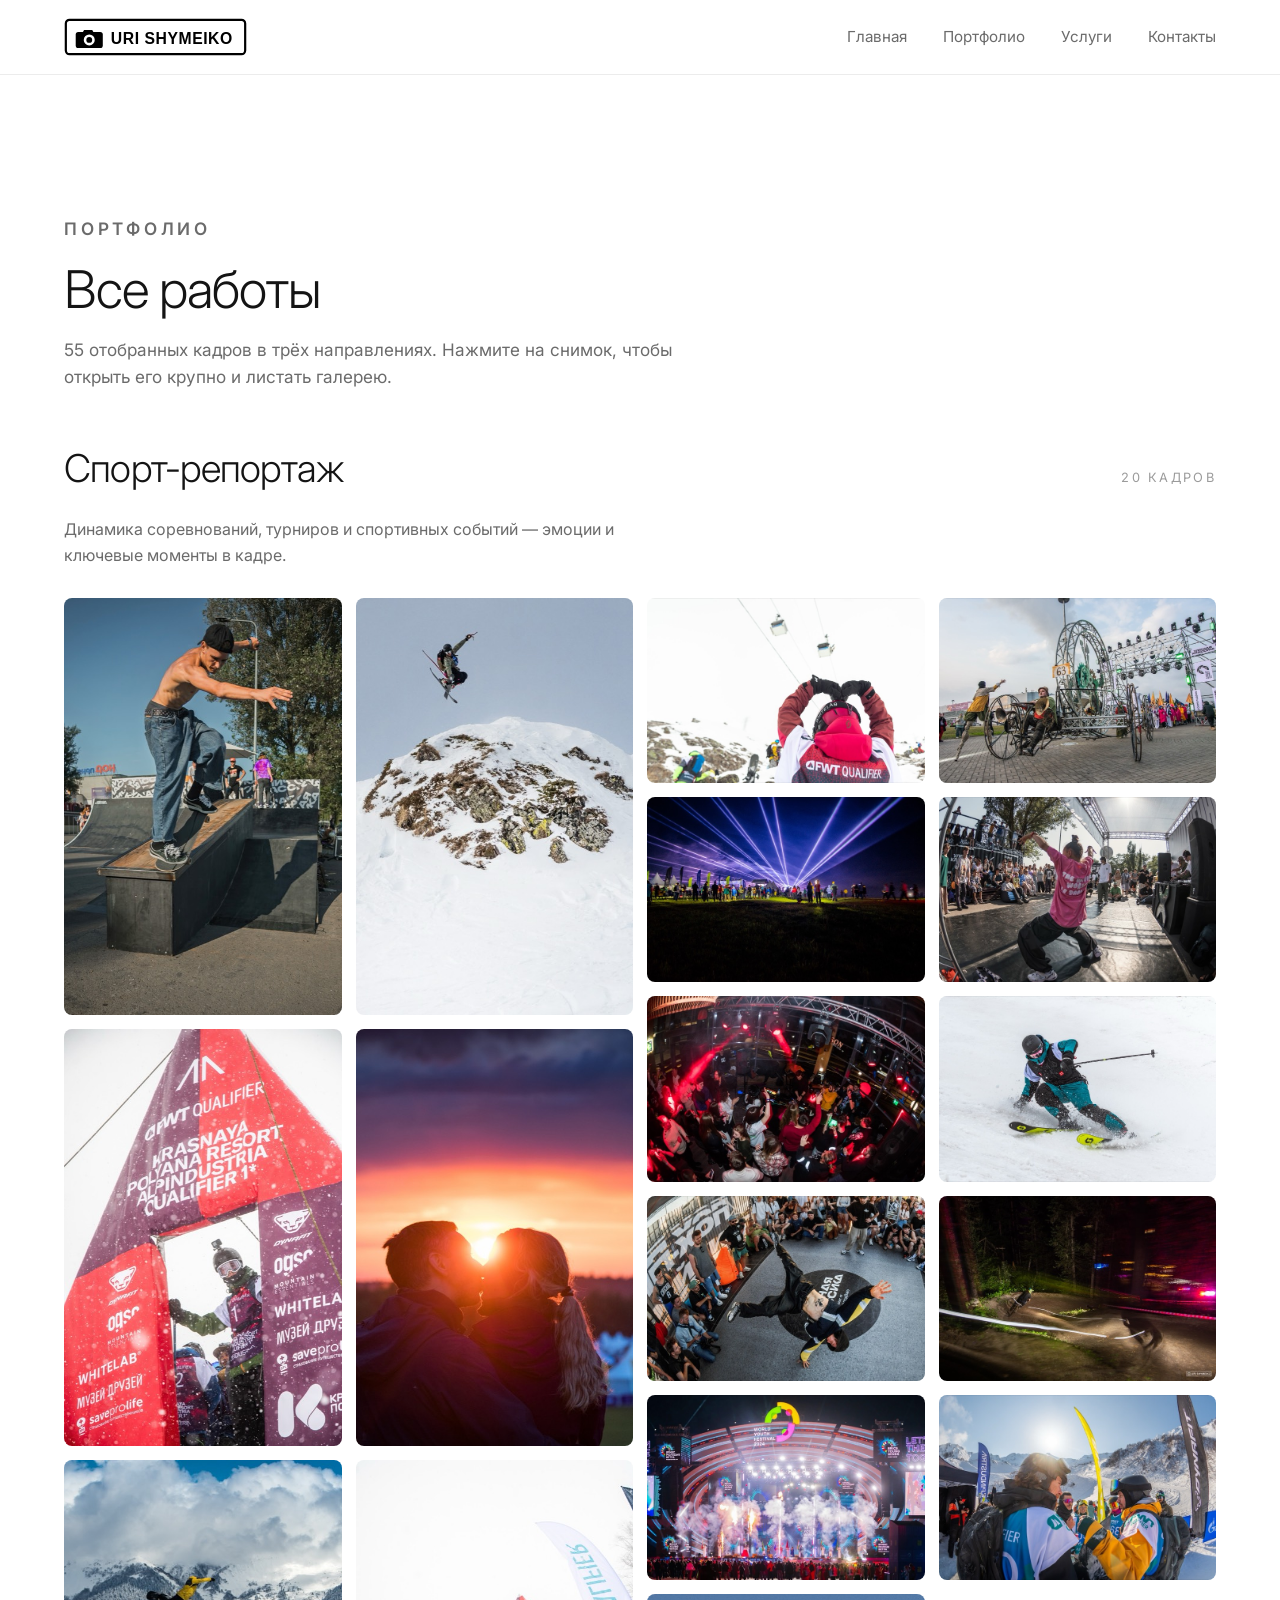
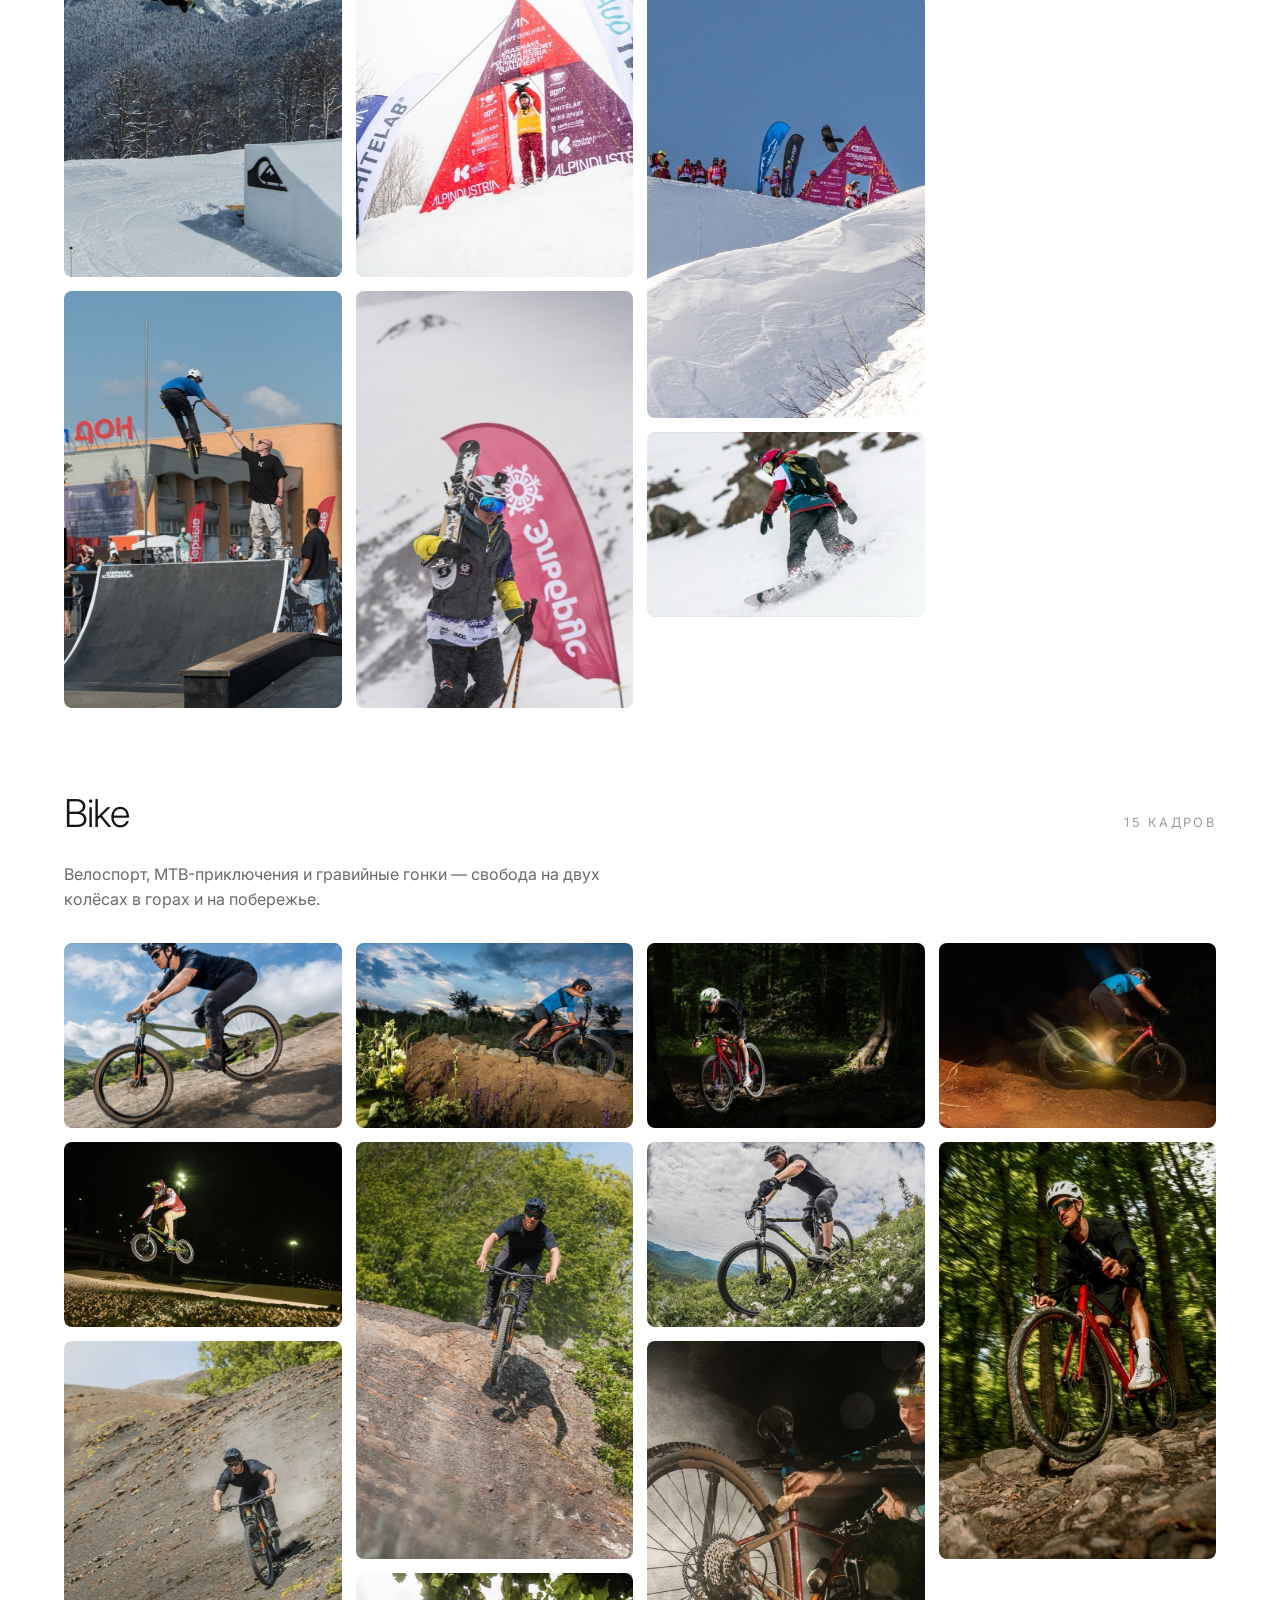
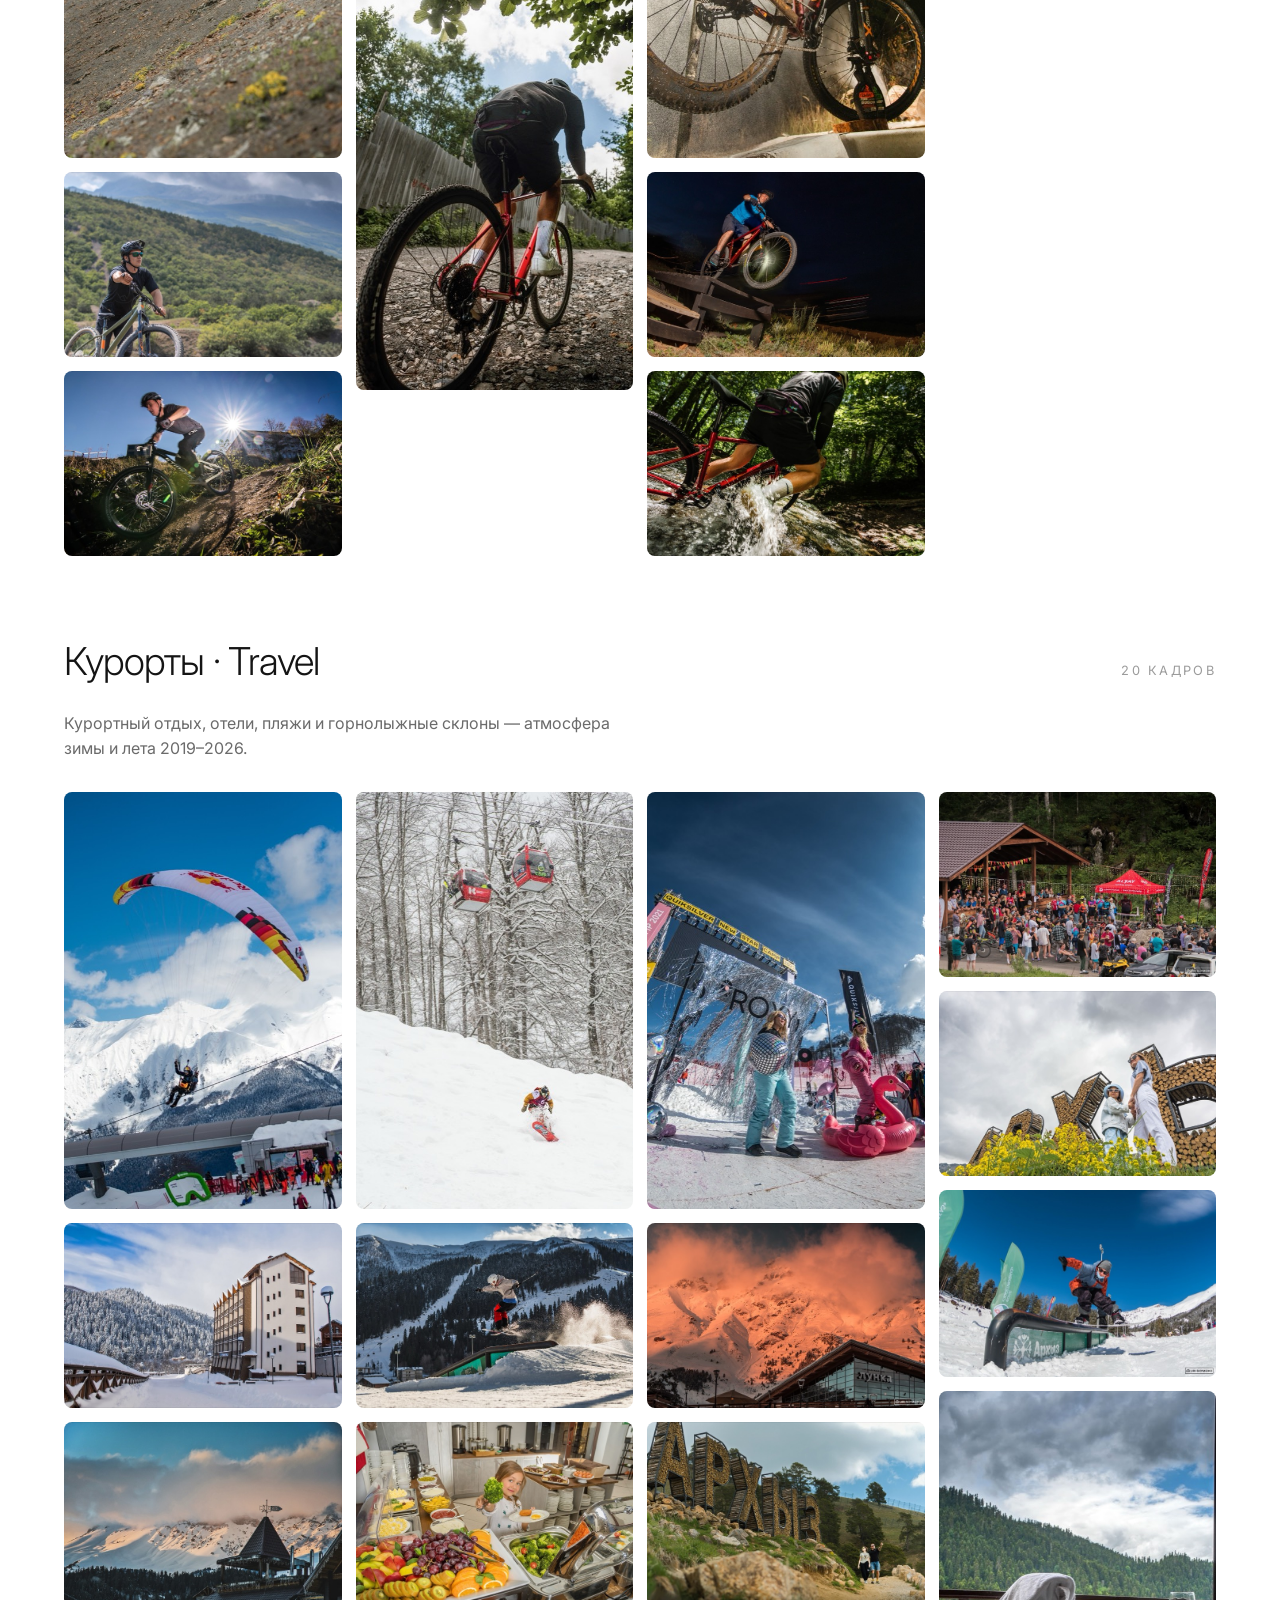
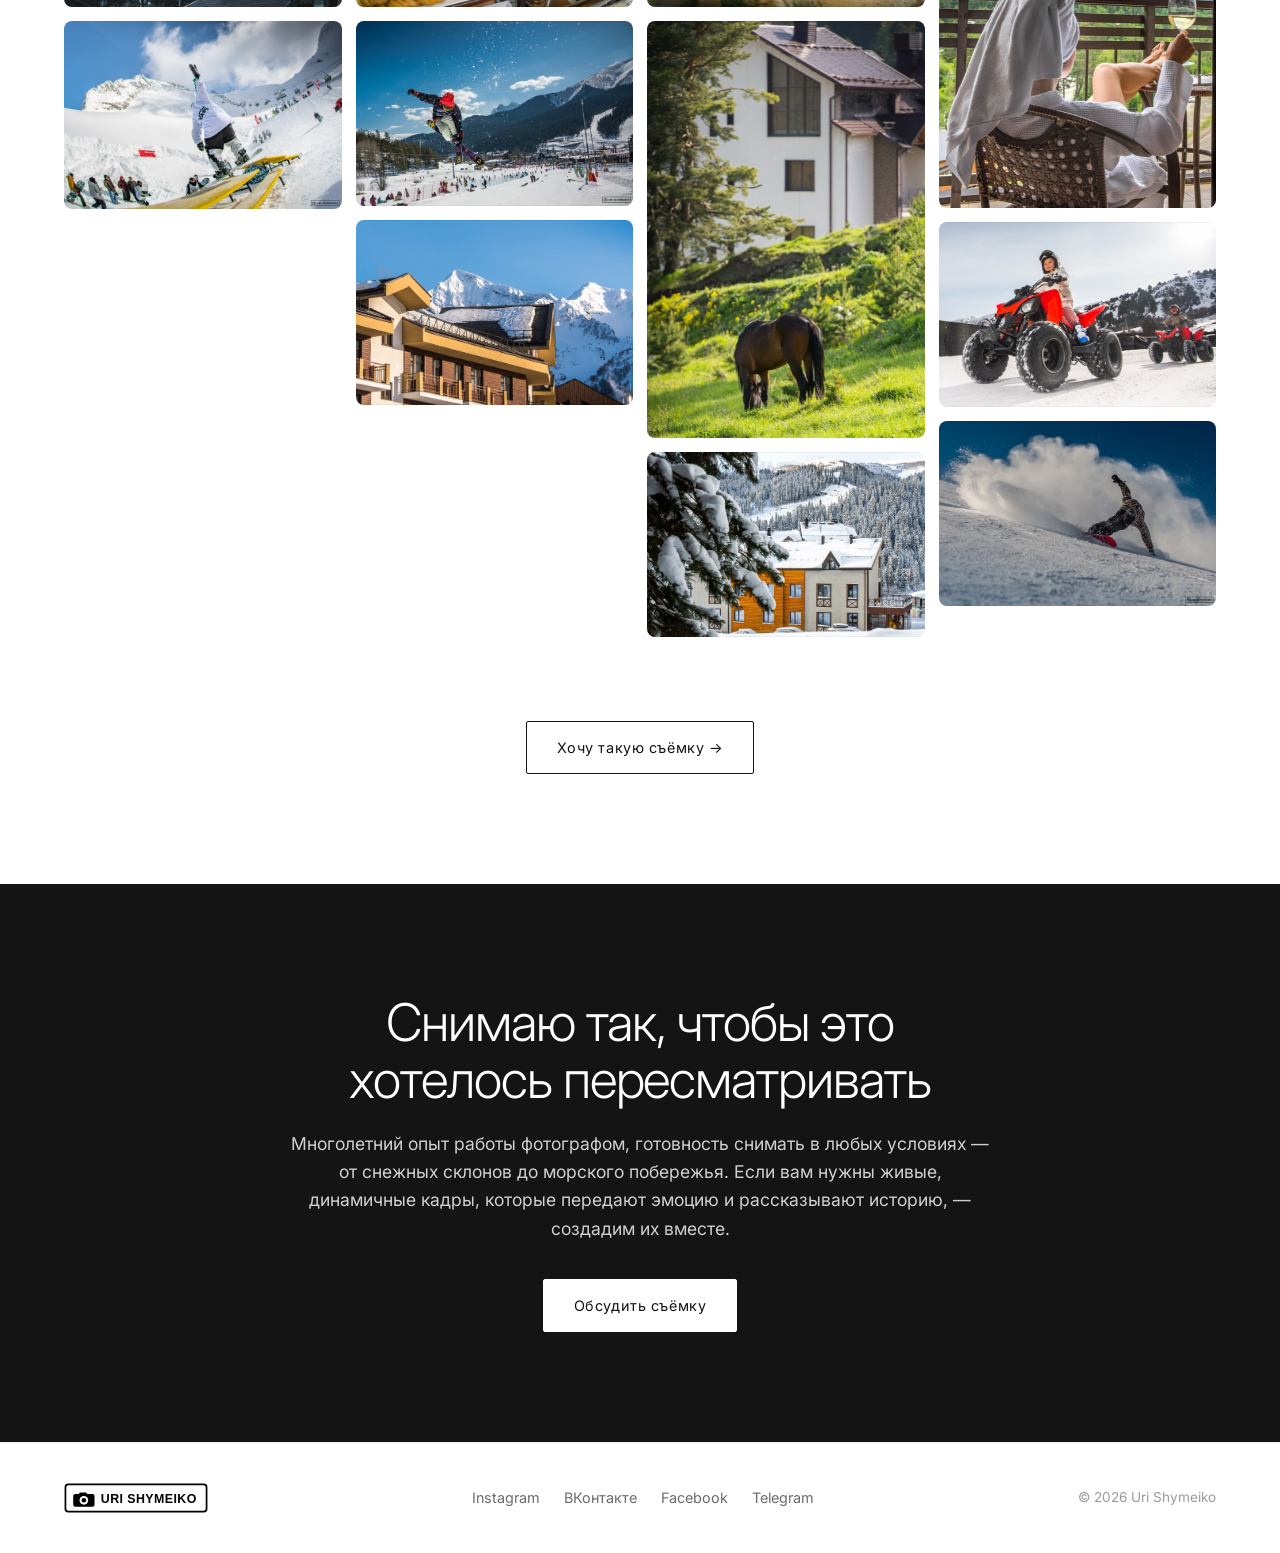
==== commit 02a991b9: "Add Telegram contact link (@ShumeikoPhoto) Co-Authored-By: Claude Opus 4.8 <noreply@anthropic.com>" ====
--- a/portfolio.html
+++ b/portfolio.html
@@ -128,6 +128,7 @@
       <a href="https://www.instagram.com/urishymeiko/" target="_blank" rel="noopener">Instagram</a>
       <a href="https://vk.com/shymeikophoto" target="_blank" rel="noopener">ВКонтакте</a>
       <a href="https://www.facebook.com/yuri.shymeiko" target="_blank" rel="noopener">Facebook</a>
+      <a href="https://t.me/ShumeikoPhoto" target="_blank" rel="noopener">Telegram</a>
     </div>
     <div class="copy">© <span id="year"></span> Uri Shymeiko</div>
   </div>
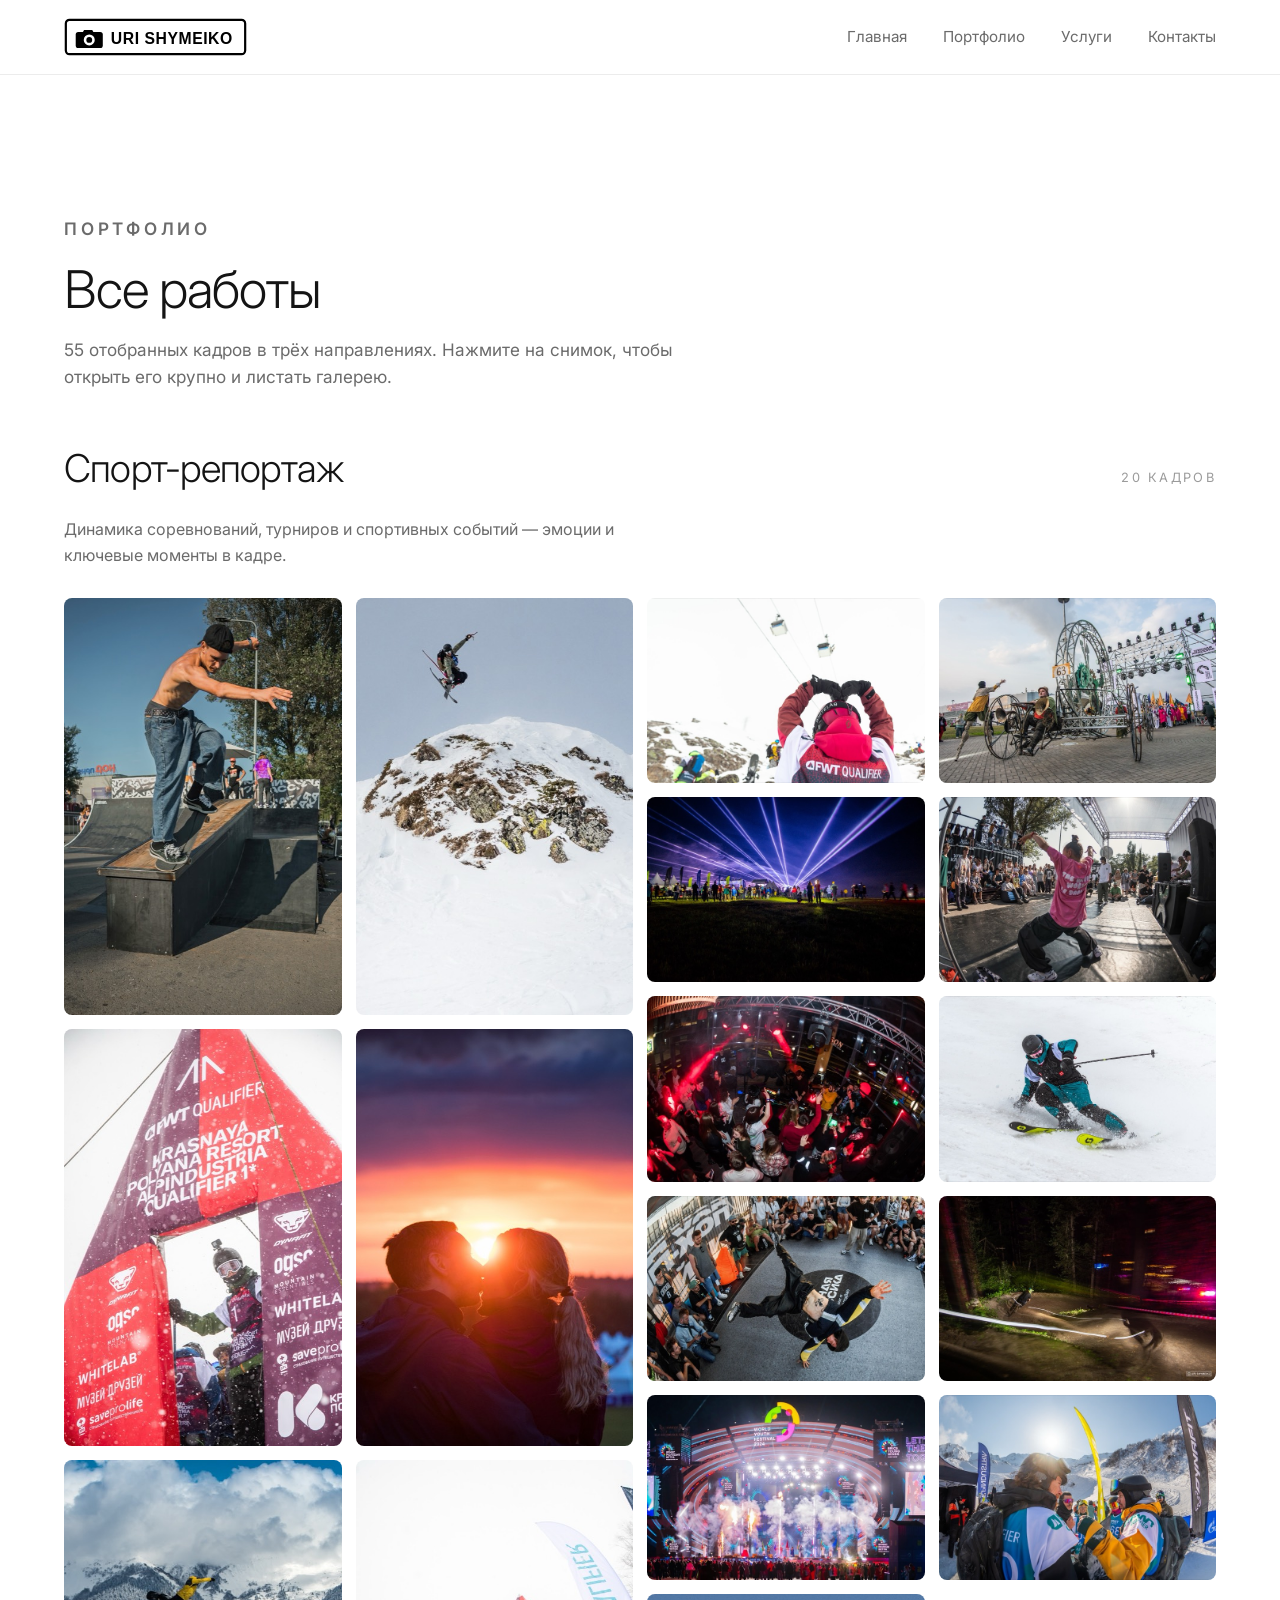
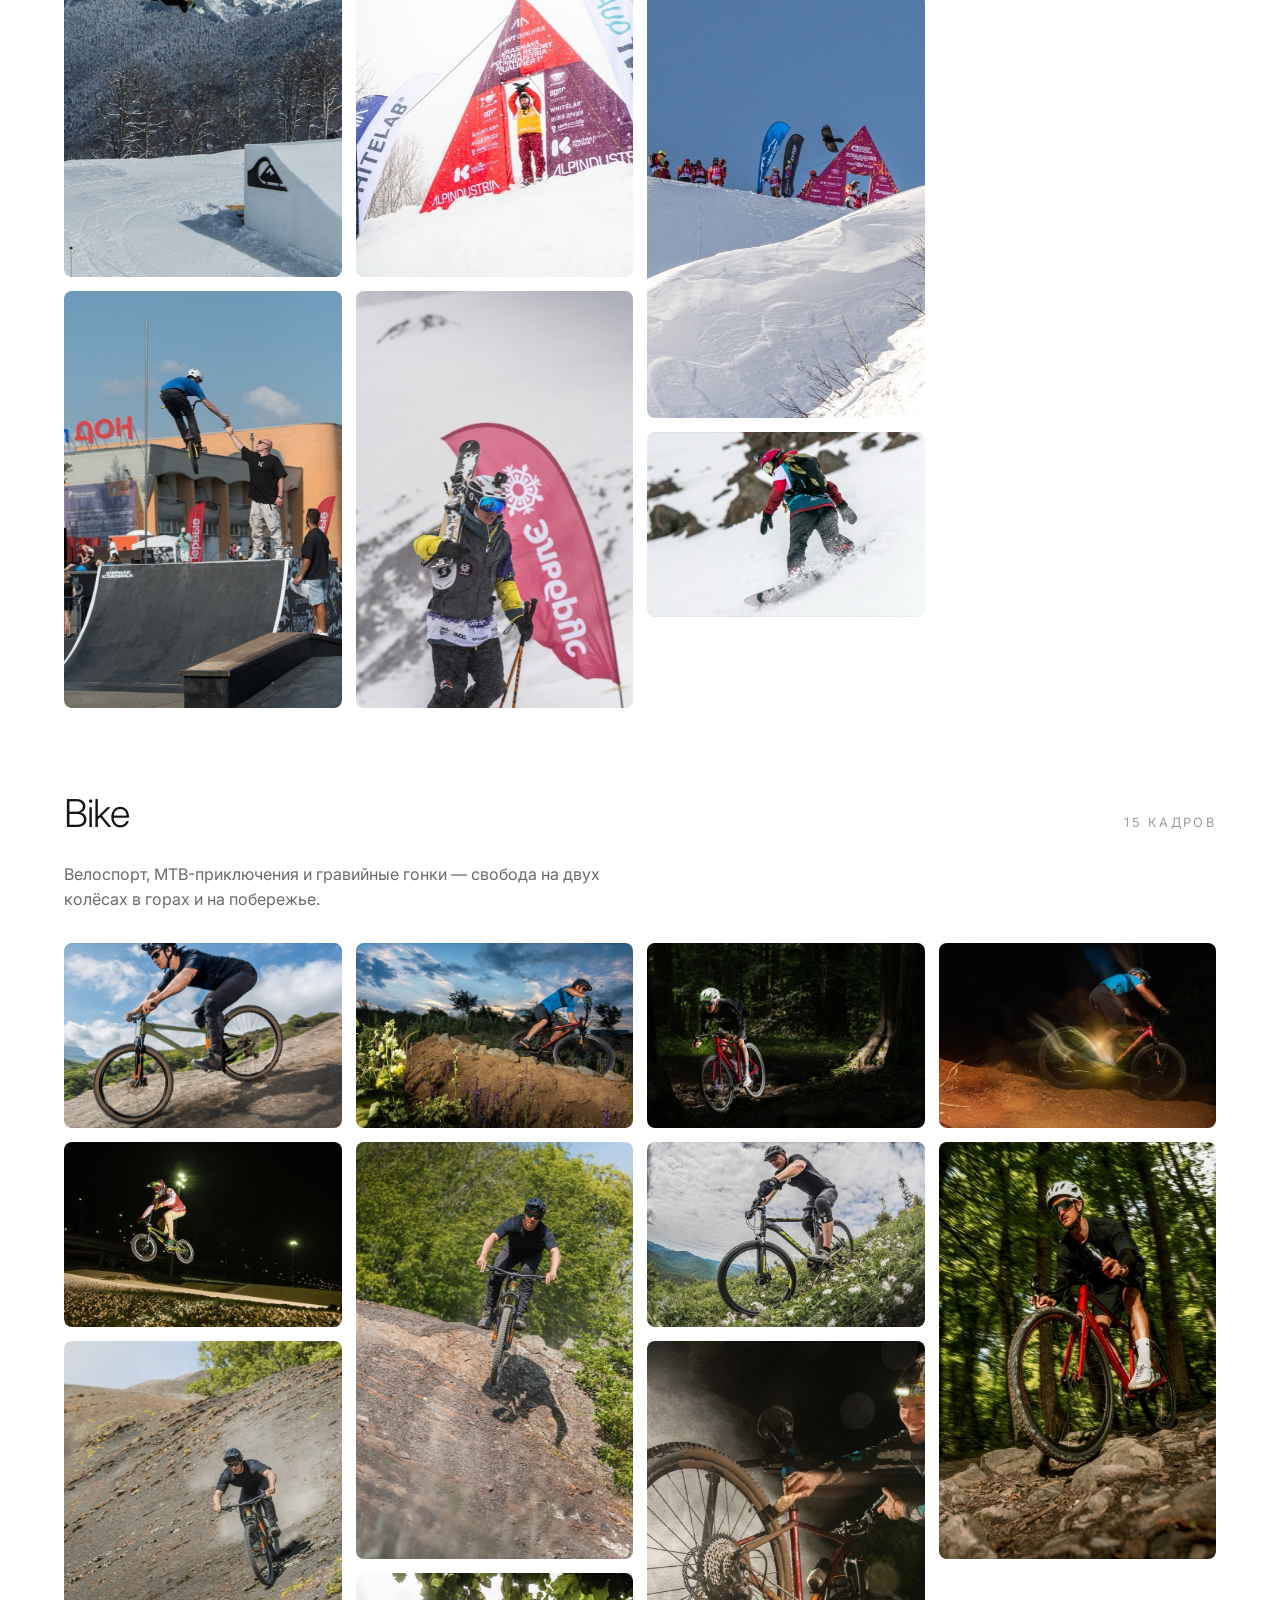
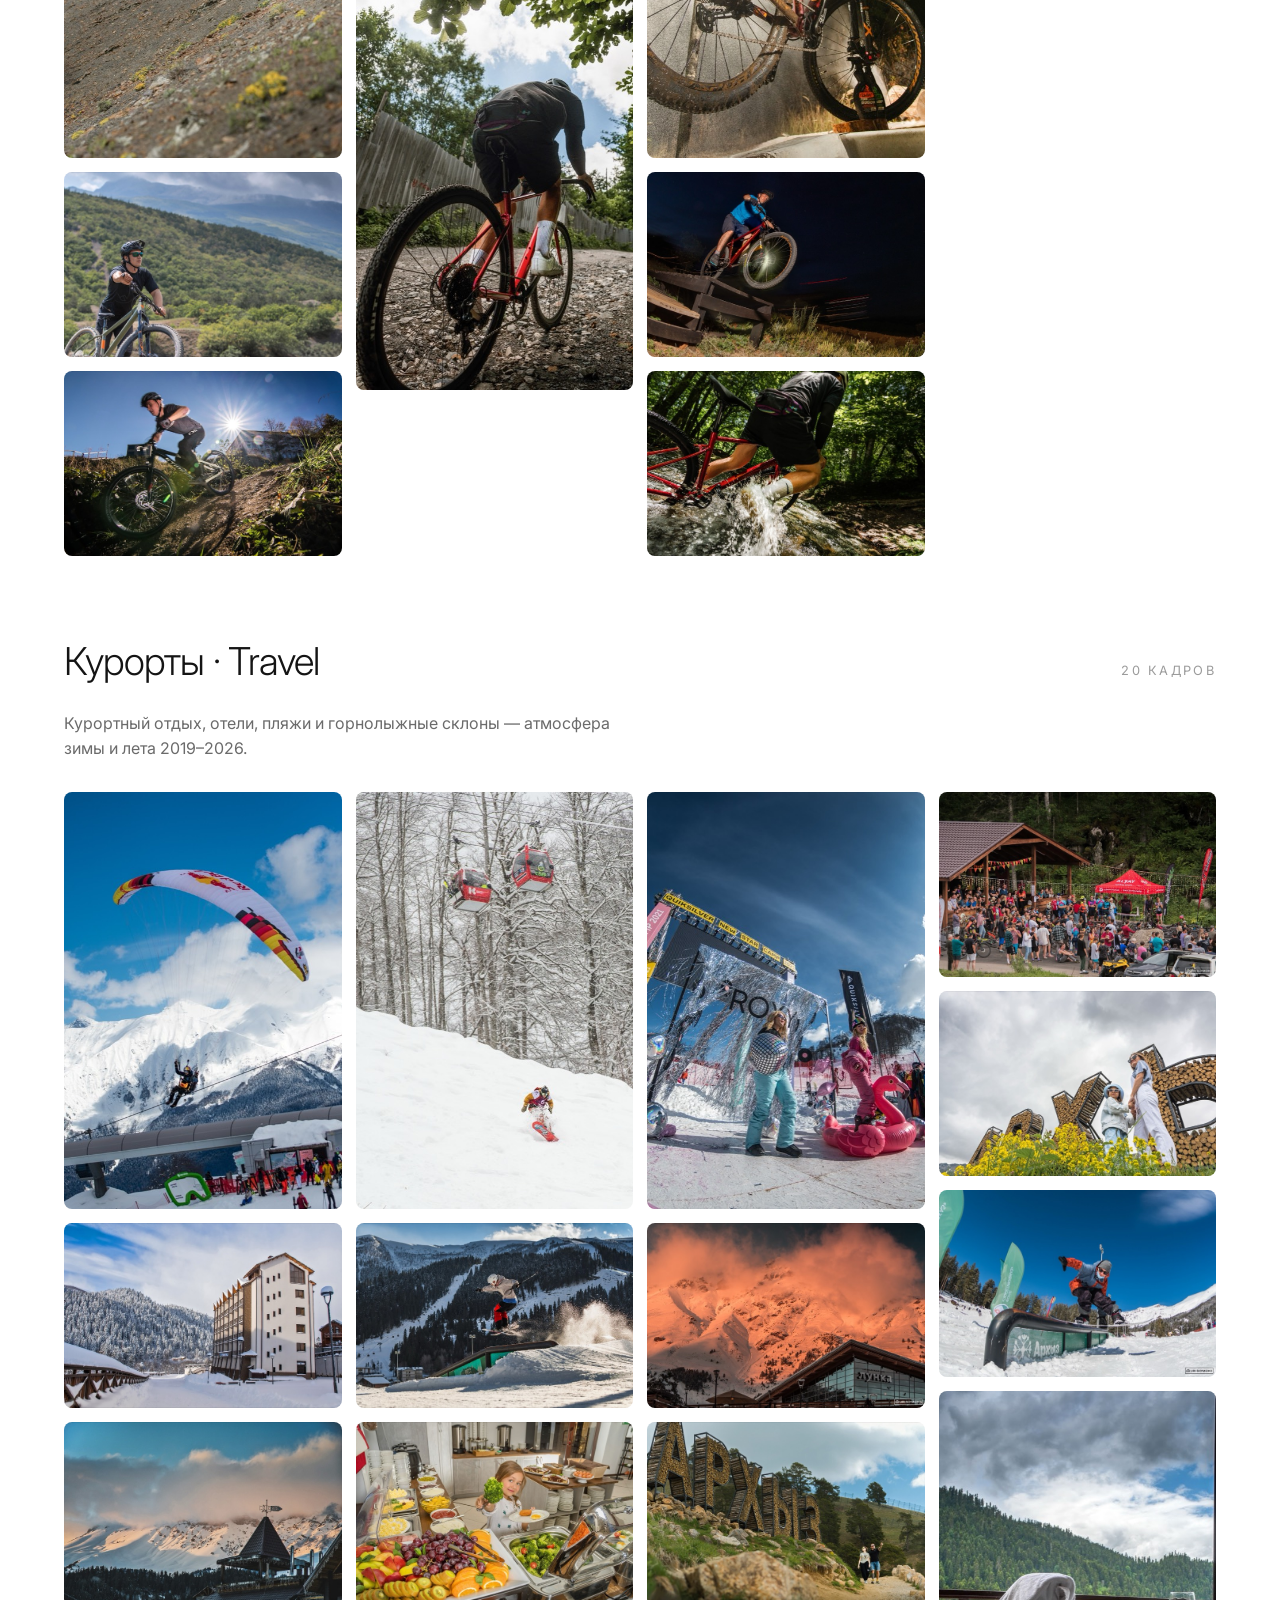
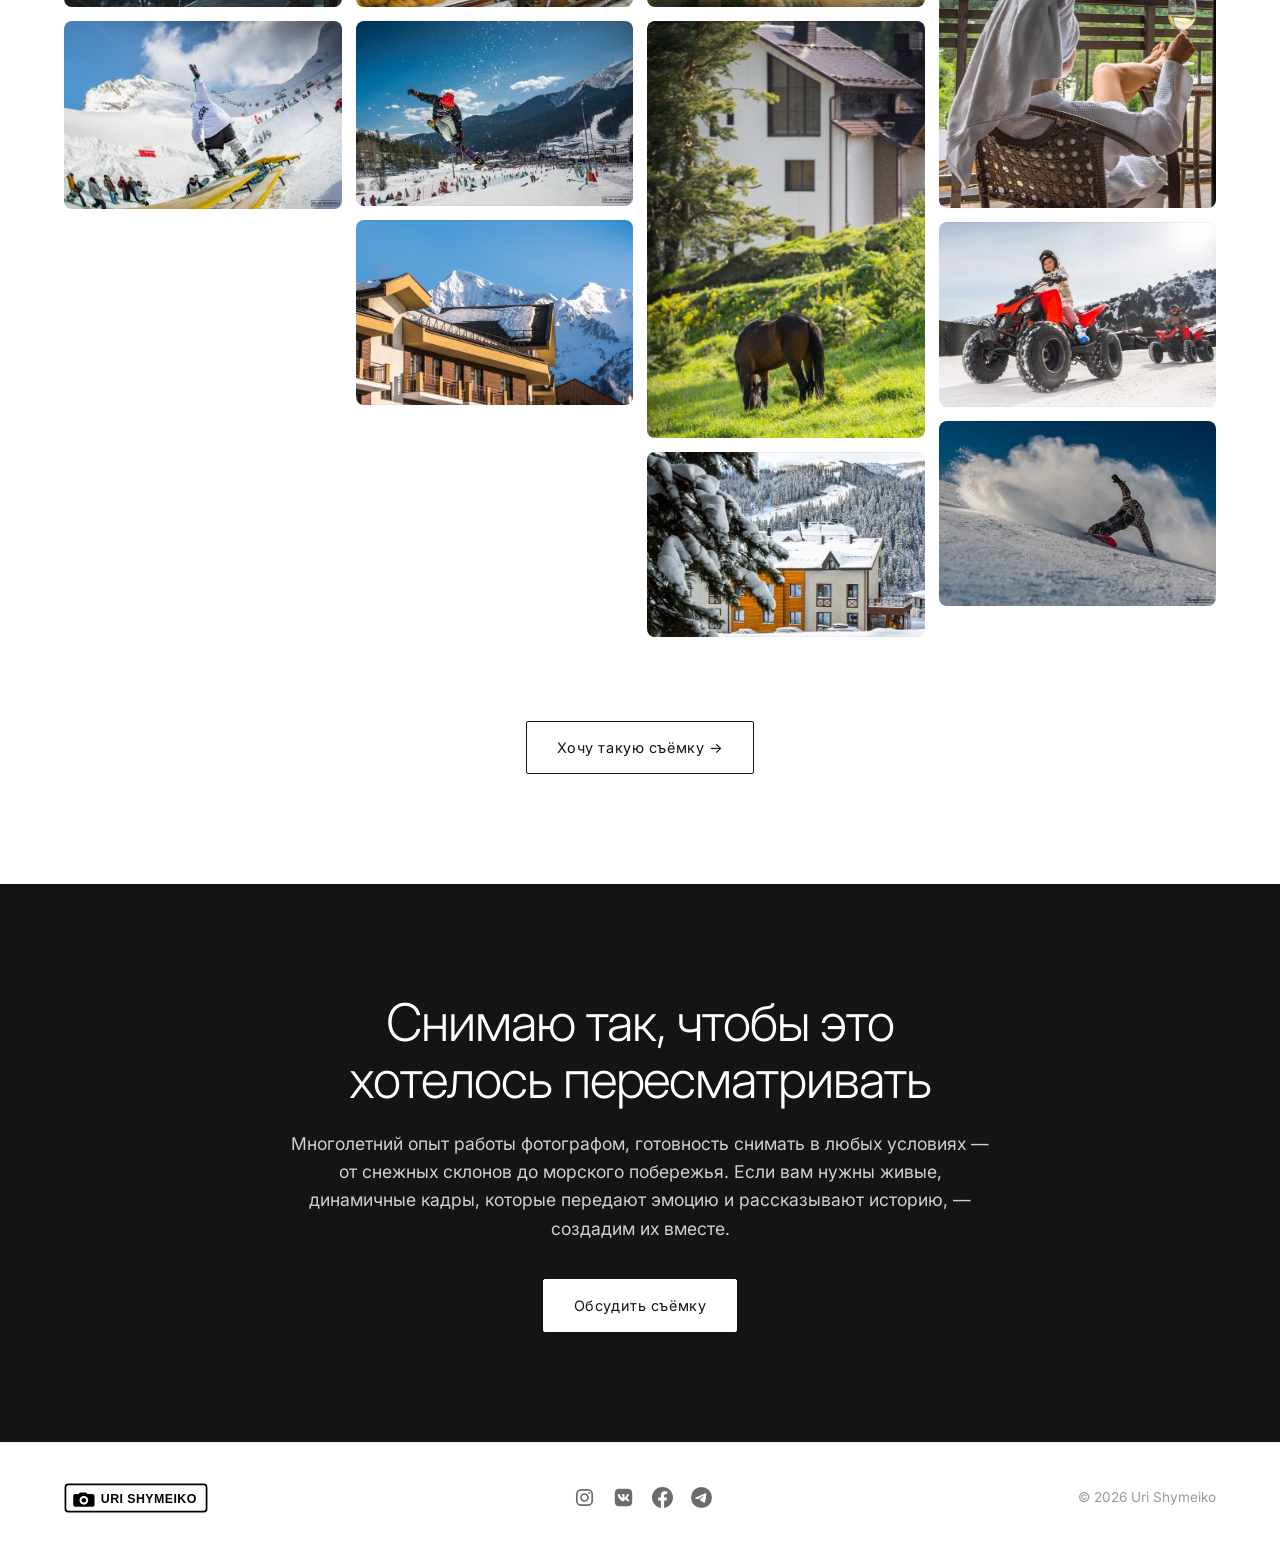
==== commit db0baf59: "Footer: replace text social links with icons (IG/VK/FB/TG) Co-Authored-By: Claude Opus 4.8 <noreply@" ====
--- a/portfolio.html
+++ b/portfolio.html
@@ -124,11 +124,11 @@
 <footer class="footer">
   <div class="container">
     <img src="assets/logo.svg" alt="Uri Shymeiko">
-    <div class="f-links">
-      <a href="https://www.instagram.com/urishymeiko/" target="_blank" rel="noopener">Instagram</a>
-      <a href="https://vk.com/shymeikophoto" target="_blank" rel="noopener">ВКонтакте</a>
-      <a href="https://www.facebook.com/yuri.shymeiko" target="_blank" rel="noopener">Facebook</a>
-      <a href="https://t.me/ShumeikoPhoto" target="_blank" rel="noopener">Telegram</a>
+        <div class="f-links">
+      <a href="https://www.instagram.com/urishymeiko/" target="_blank" rel="noopener" aria-label="Instagram"><svg viewBox="0 0 24 24" fill="none" stroke="currentColor" stroke-width="1.9"><rect x="3.2" y="3.2" width="17.6" height="17.6" rx="5"/><circle cx="12" cy="12" r="4"/><circle cx="17.3" cy="6.7" r="1.1" fill="currentColor" stroke="none"/></svg></a>
+      <a href="https://vk.com/shymeikophoto" target="_blank" rel="noopener" aria-label="ВКонтакте"><svg viewBox="0 0 24 24" fill="currentColor"><path d="M15.07 2H8.94C3.34 2 2 3.34 2 8.93v6.14C2 20.67 3.33 22 8.93 22h6.14C20.67 22 22 20.67 22 15.07V8.94C22 3.34 20.67 2 15.07 2zm3.07 14.27h-1.45c-.55 0-.72-.44-1.71-1.44-.86-.83-1.23-.94-1.44-.94-.3 0-.38.08-.38.5v1.3c0 .36-.12.57-1.05.57-1.54 0-3.25-.94-4.46-2.67-1.81-2.55-2.31-4.47-2.31-4.86 0-.21.08-.41.5-.41h1.45c.37 0 .51.17.66.56.71 2.06 1.91 3.87 2.4 3.87.18 0 .27-.08.27-.55v-2.14c-.06-.99-.58-1.07-.58-1.42 0-.17.14-.34.37-.34h2.29c.31 0 .42.17.42.54v2.88c0 .31.14.42.23.42.18 0 .34-.11.68-.45 1.04-1.17 1.79-2.97 1.79-2.97.1-.21.27-.41.64-.41h1.45c.44 0 .54.23.44.54-.18.84-1.96 3.35-1.96 3.35-.15.25-.21.36 0 .65.16.21.66.65 1 1.04.62.7 1.1 1.3 1.22 1.7.14.41-.07.62-.48.62z"/></svg></a>
+      <a href="https://www.facebook.com/yuri.shymeiko" target="_blank" rel="noopener" aria-label="Facebook"><svg viewBox="0 0 24 24" fill="currentColor"><path d="M24 12.07C24 5.44 18.63.07 12 .07S0 5.44 0 12.07c0 5.99 4.39 10.95 10.13 11.85v-8.38H7.08v-3.47h3.05V9.43c0-3.01 1.79-4.67 4.53-4.67 1.31 0 2.69.24 2.69.24v2.95h-1.51c-1.49 0-1.96.93-1.96 1.87v2.25h3.33l-.53 3.47h-2.8v8.38C19.61 23.02 24 18.06 24 12.07z"/></svg></a>
+      <a href="https://t.me/ShumeikoPhoto" target="_blank" rel="noopener" aria-label="Telegram"><svg viewBox="0 0 24 24" fill="currentColor"><path d="M11.94 0A12 12 0 0 0 0 12a12 12 0 0 0 12 12 12 12 0 0 0 12-12A12 12 0 0 0 12 0a12 12 0 0 0-.06 0zm4.96 7.22c.1 0 .32.02.47.14a.5.5 0 0 1 .17.33c.02.09.04.3.02.47-.18 1.9-.96 6.5-1.36 8.63-.17.9-.5 1.2-.82 1.23-.7.06-1.23-.46-1.9-.9-1.06-.7-1.65-1.13-2.68-1.8-1.18-.78-.42-1.21.26-1.91.18-.18 3.25-2.98 3.31-3.23.01-.03.01-.15-.06-.21-.07-.06-.17-.04-.25-.02-.1.02-1.79 1.14-5.06 3.34-.48.33-.91.49-1.3.48-.43-.01-1.25-.24-1.86-.44-.75-.24-1.35-.37-1.3-.79.03-.21.33-.44.9-.66 3.5-1.52 5.83-2.53 7-3.01 3.33-1.39 4.02-1.63 4.47-1.64z"/></svg></a>
     </div>
     <div class="copy">© <span id="year"></span> Uri Shymeiko</div>
   </div>
--- a/css/style.css
+++ b/css/style.css
@@ -141,9 +141,10 @@
 .footer{border-top:1px solid var(--line);padding:40px 0}
 .footer .container{display:flex;align-items:center;justify-content:space-between;gap:20px;flex-wrap:wrap}
 .footer img{height:30px}
-.footer .f-links{display:flex;gap:24px}
-.footer .f-links a{color:var(--muted);font-size:.9rem;transition:color .2s}
-.footer .f-links a:hover{color:var(--accent)}
+.footer .f-links{display:flex;gap:18px;align-items:center}
+.footer .f-links a{color:var(--muted);display:inline-flex;transition:color .25s var(--ease),transform .25s var(--ease)}
+.footer .f-links a:hover{color:var(--accent);transform:translateY(-2px)}
+.footer .f-links svg{width:21px;height:21px;display:block}
 .footer .copy{color:var(--faint);font-size:.85rem}
 
 /* ---------- Lightbox ---------- */
